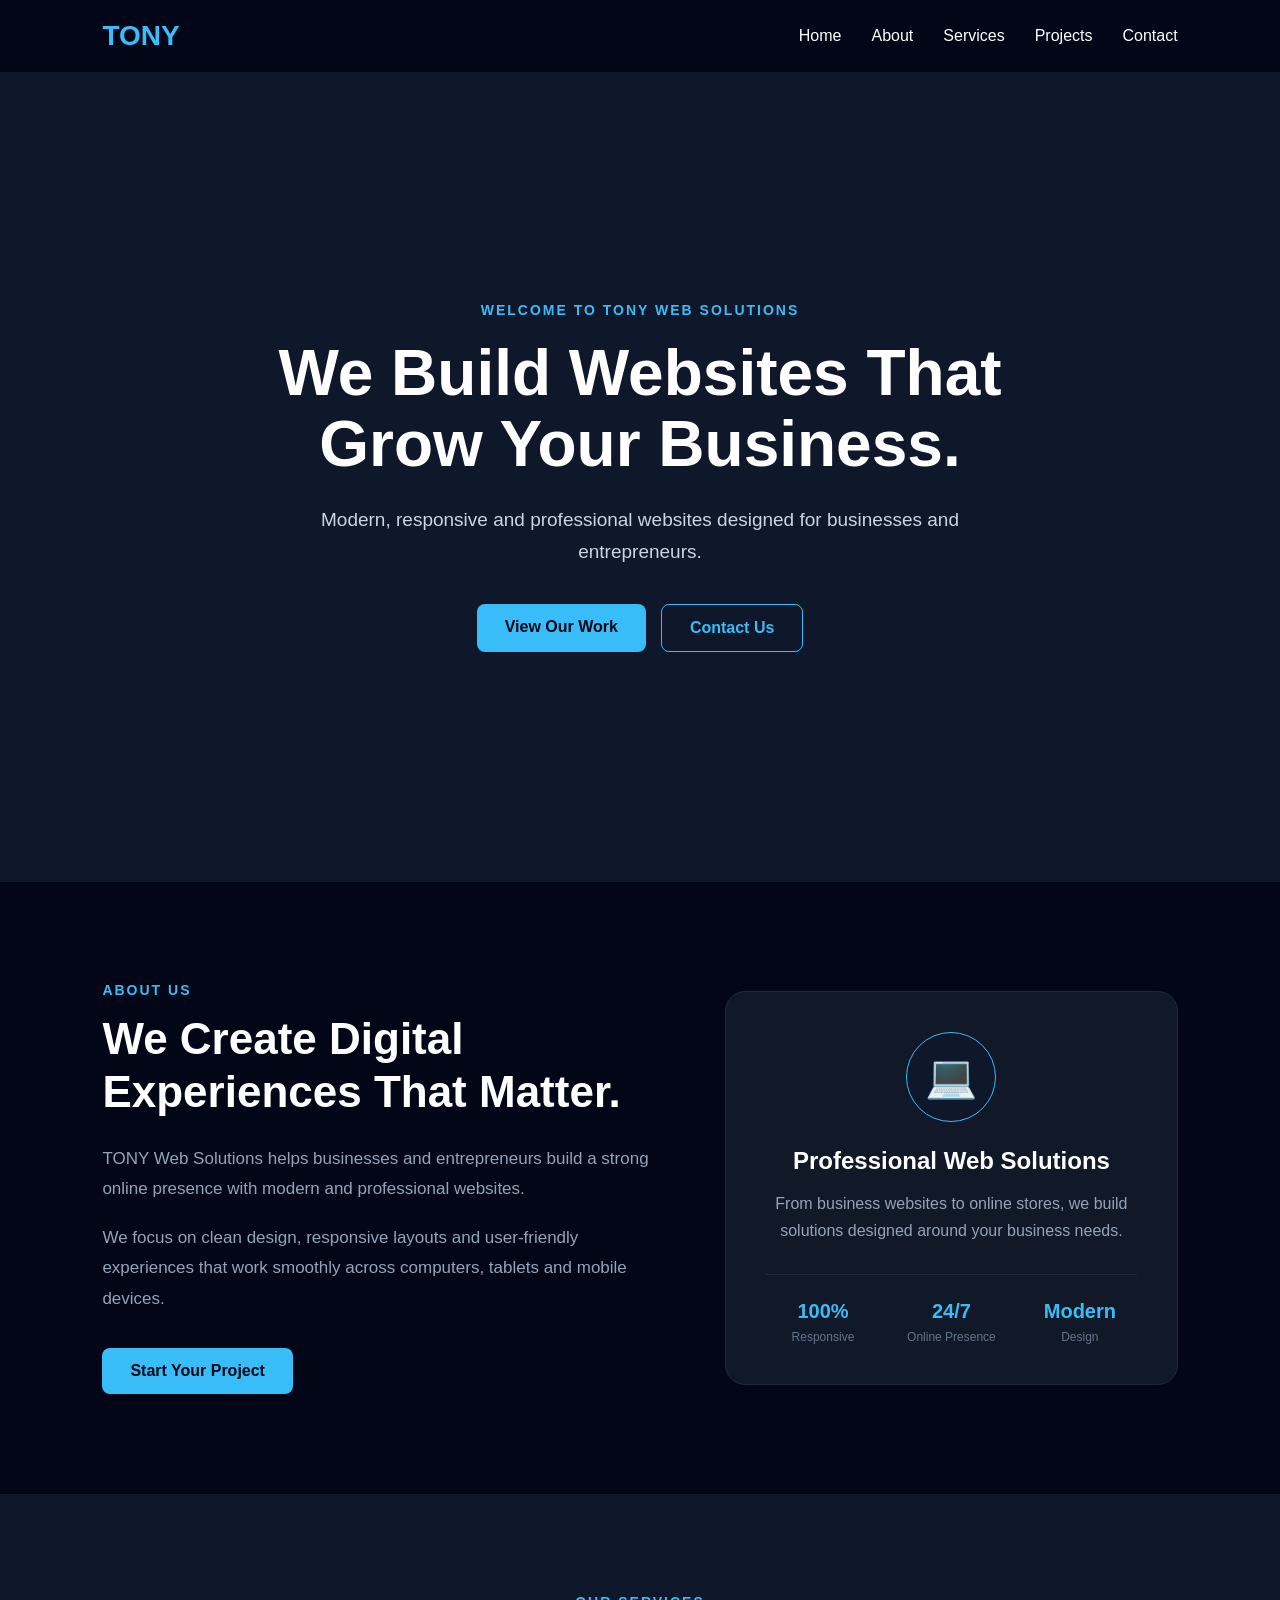
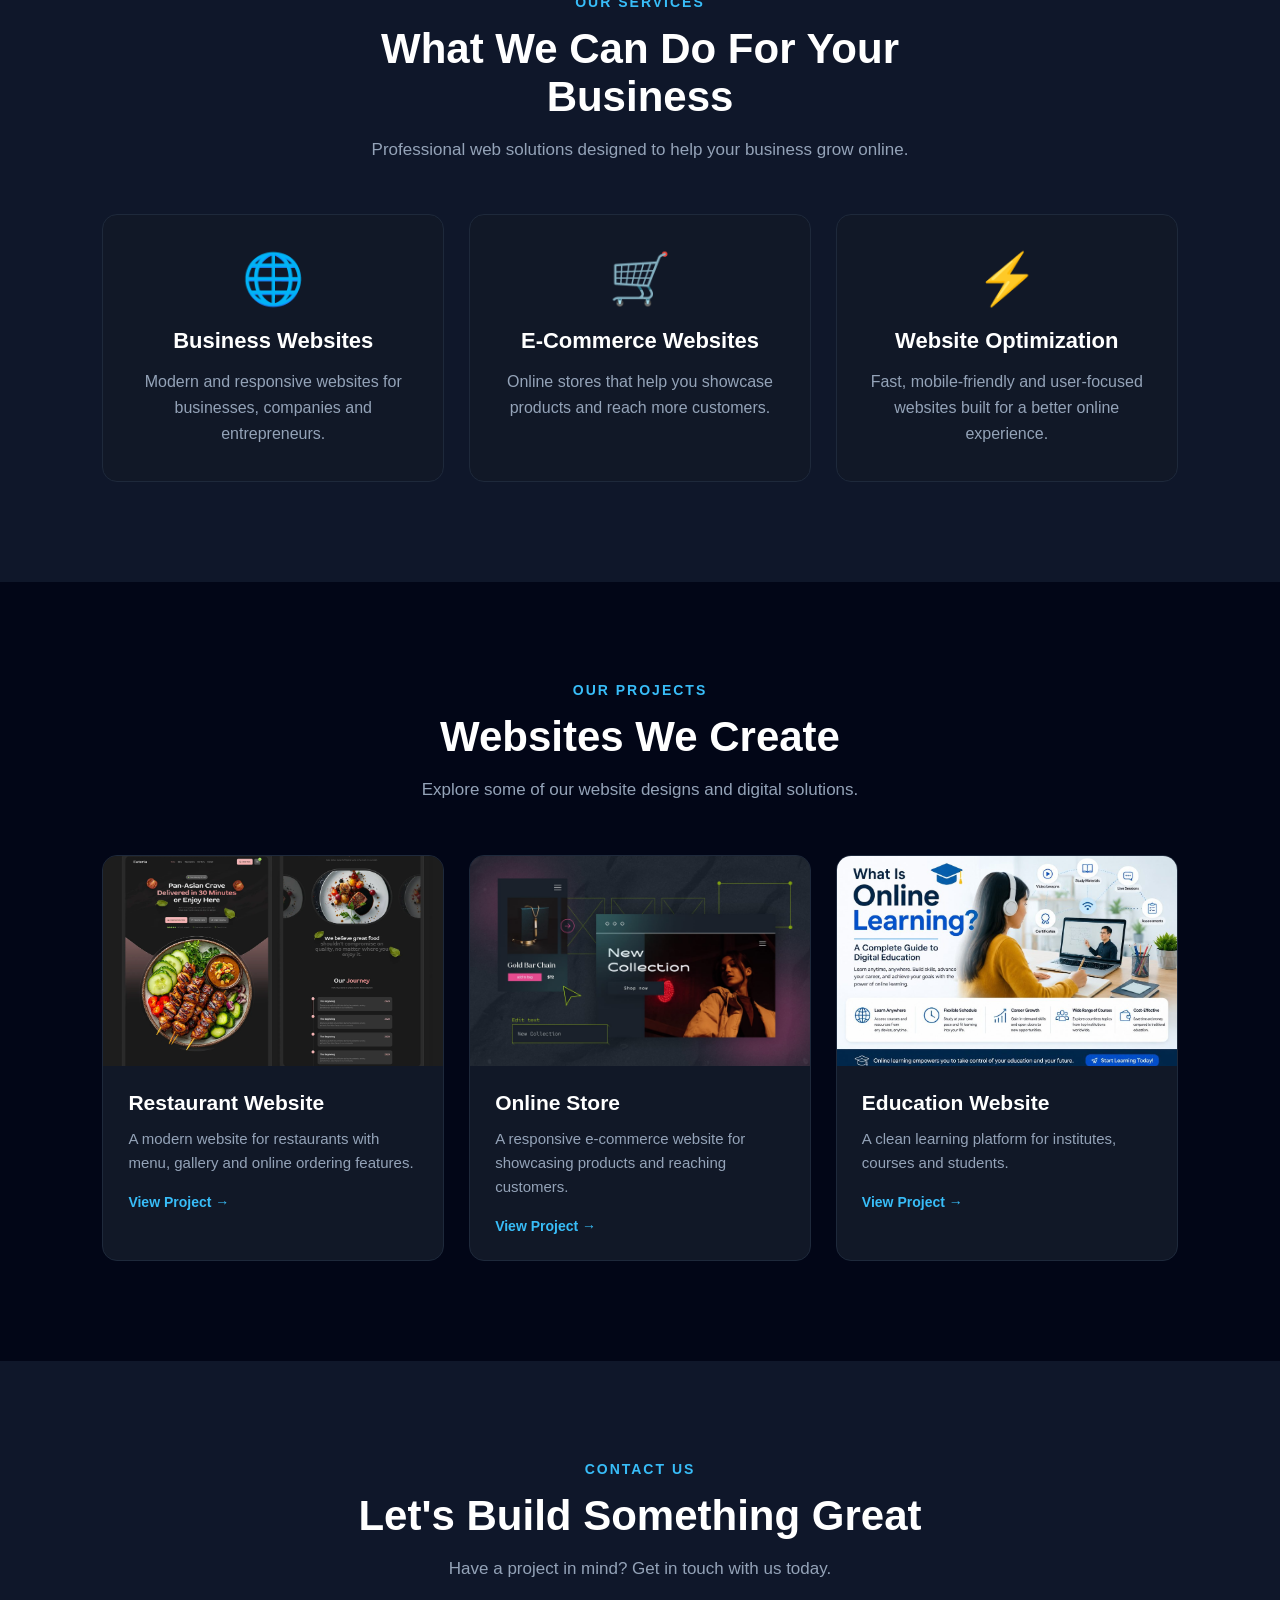
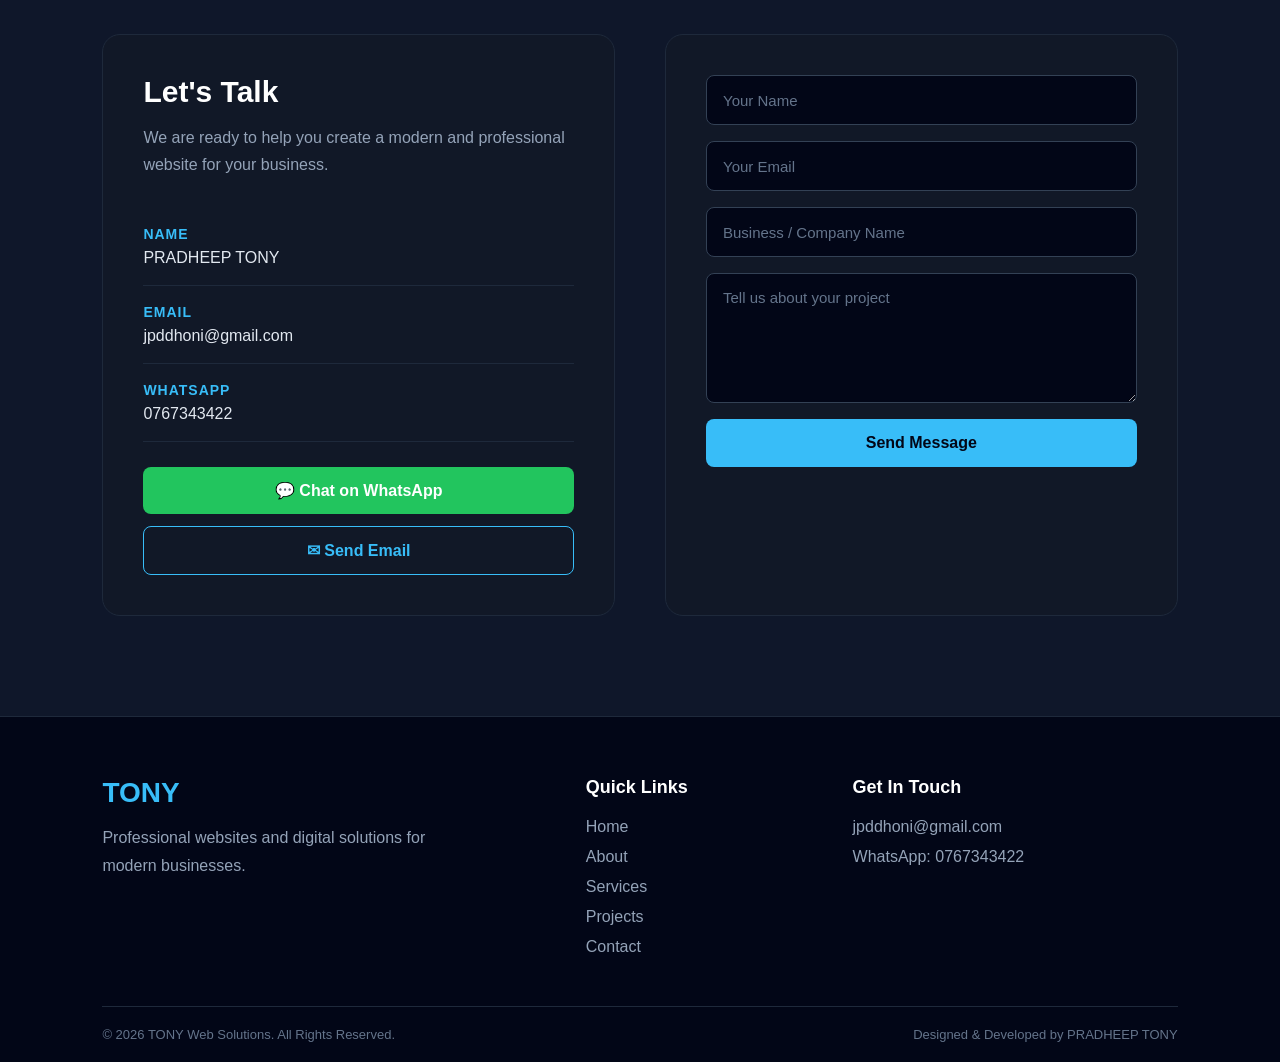
==== index.html @ 597b58e1 "Initial website" ====
<!DOCTYPE html>
<html lang="en">

<head>

    <meta charset="UTF-8">

    <meta
        name="viewport"
        content="width=device-width, initial-scale=1.0"
    >

    <!-- SEO -->
    <meta
        name="description"
        content="TONY Web Solutions creates modern, responsive and professional websites for businesses and entrepreneurs."
    >

    <meta
        name="keywords"
        content="web development, website design, business website, ecommerce website, TONY Web Solutions"
    >

    <meta
        name="author"
        content="PRADHEEP TONY"
    >

    <!-- Browser Title -->
    <title>TONY Web Solutions | Professional Website Development</title>

    <!-- Favicon -->
    <link
        rel="icon"
        type="image/png"
        href="images/favicon.png"
    >

    <!-- CSS -->
    <link
        rel="stylesheet"
        href="style.css"
    >

</head>


<body>


    <!-- ================================
         NAVBAR
    ================================= -->

    <nav>

        <div class="logo">
            TONY
        </div>

        <button
            class="menu-toggle"
            id="menuToggle"
        >
            ☰
        </button>

        <ul id="navMenu">

            <li>
                <a href="#home">
                    Home
                </a>
            </li>

            <li>
                <a href="#about">
                    About
                </a>
            </li>

            <li>
                <a href="#services">
                    Services
                </a>
            </li>

            <li>
                <a href="#projects">
                    Projects
                </a>
            </li>

            <li>
                <a href="#contact">
                    Contact
                </a>
            </li>

        </ul>

    </nav>


    <!-- ================================
         HOME
    ================================= -->

    <section
        id="home"
        class="hero"
    >

        <div class="hero-content">

            <p class="small-title">
                WELCOME TO TONY WEB SOLUTIONS
            </p>

            <h1>
                We Build Websites That Grow Your Business.
            </h1>

            <p class="hero-text">
                Modern, responsive and professional websites
                designed for businesses and entrepreneurs.
            </p>

            <div class="hero-buttons">

                <a
                    href="#projects"
                    class="btn primary-btn"
                >
                    View Our Work
                </a>

                <a
                    href="#contact"
                    class="btn secondary-btn"
                >
                    Contact Us
                </a>

            </div>

        </div>

    </section>


    <!-- ================================
         ABOUT
    ================================= -->

    <section
        id="about"
        class="about-section"
    >

        <div class="about-container">


            <div class="about-content">

                <p class="section-title">
                    ABOUT US
                </p>

                <h2>
                    We Create Digital Experiences That Matter.
                </h2>

                <p>
                    TONY Web Solutions helps businesses and
                    entrepreneurs build a strong online presence
                    with modern and professional websites.
                </p>

                <p>
                    We focus on clean design, responsive layouts
                    and user-friendly experiences that work smoothly
                    across computers, tablets and mobile devices.
                </p>

                <a
                    href="#contact"
                    class="btn primary-btn"
                >
                    Start Your Project
                </a>

            </div>


            <div class="about-card">

                <div class="about-icon">
                    💻
                </div>

                <h3>
                    Professional Web Solutions
                </h3>

                <p>
                    From business websites to online stores,
                    we build solutions designed around your
                    business needs.
                </p>

                <div class="about-stats">

                    <div>

                        <strong>
                            100%
                        </strong>

                        <span>
                            Responsive
                        </span>

                    </div>


                    <div>

                        <strong>
                            24/7
                        </strong>

                        <span>
                            Online Presence
                        </span>

                    </div>


                    <div>

                        <strong>
                            Modern
                        </strong>

                        <span>
                            Design
                        </span>

                    </div>

                </div>

            </div>

        </div>

    </section>


    <!-- ================================
         SERVICES
    ================================= -->

    <section
        id="services"
        class="services-section"
    >

        <div class="section-heading">

            <p class="section-title">
                OUR SERVICES
            </p>

            <h2>
                What We Can Do For Your Business
            </h2>

            <p>
                Professional web solutions designed to help
                your business grow online.
            </p>

        </div>


        <div class="services-container">


            <div class="service-card">

                <div class="service-icon">
                    🌐
                </div>

                <h3>
                    Business Websites
                </h3>

                <p>
                    Modern and responsive websites for businesses,
                    companies and entrepreneurs.
                </p>

            </div>


            <div class="service-card">

                <div class="service-icon">
                    🛒
                </div>

                <h3>
                    E-Commerce Websites
                </h3>

                <p>
                    Online stores that help you showcase products
                    and reach more customers.
                </p>

            </div>


            <div class="service-card">

                <div class="service-icon">
                    ⚡
                </div>

                <h3>
                    Website Optimization
                </h3>

                <p>
                    Fast, mobile-friendly and user-focused websites
                    built for a better online experience.
                </p>

            </div>

        </div>

    </section>


    <!-- ================================
         PROJECTS
    ================================= -->

    <section
        id="projects"
        class="projects-section"
    >

        <div class="section-heading">

            <p class="section-title">
                OUR PROJECTS
            </p>

            <h2>
                Websites We Create
            </h2>

            <p>
                Explore some of our website designs and
                digital solutions.
            </p>

        </div>


        <div class="projects-container">


            <!-- RESTAURANT -->

            <div class="project-card">

                <div class="project-image">

                    <img
                        src="images/restaurant.jpg"
                        alt="Restaurant Website Project"
                    >

                </div>

                <div class="project-info">

                    <h3>
                        Restaurant Website
                    </h3>

                    <p>
                        A modern website for restaurants with
                        menu, gallery and online ordering features.
                    </p>

                    <a
                        href="restaurant.html"
                        class="project-link"
                        target="_blank"
                    >
                        View Project →
                    </a>

                </div>

            </div>


            <!-- E-COMMERCE -->

            <div class="project-card">

                <div class="project-image">

                    <img
                        src="images/ecommerce.jpg"
                        alt="E-Commerce Website Project"
                    >

                </div>

                <div class="project-info">

                    <h3>
                        Online Store
                    </h3>

                    <p>
                        A responsive e-commerce website for
                        showcasing products and reaching customers.
                    </p>

                    <a
                        href="ecommerce.html"
                        class="project-link"
                        target="_blank"
                    >
                        View Project →
                    </a>

                </div>

            </div>


            <!-- EDUCATION -->

            <div class="project-card">

                <div class="project-image">

                    <img
                        src="images/education.jpg"
                        alt="Education Website Project"
                    >

                </div>

                <div class="project-info">

                    <h3>
                        Education Website
                    </h3>

                    <p>
                        A clean learning platform for institutes,
                        courses and students.
                    </p>

                    <a
                        href="education.html"
                        class="project-link"
                        target="_blank"
                    >
                        View Project →
                    </a>

                </div>

            </div>

        </div>

    </section>


    <!-- ================================
         CONTACT
    ================================= -->

    <section
        id="contact"
        class="contact-section"
    >

        <div class="section-heading">

            <p class="section-title">
                CONTACT US
            </p>

            <h2>
                Let's Build Something Great
            </h2>

            <p>
                Have a project in mind?
                Get in touch with us today.
            </p>

        </div>


        <div class="contact-container">


            <!-- CONTACT INFORMATION -->

            <div class="contact-info">

                <h3>
                    Let's Talk
                </h3>

                <p>
                    We are ready to help you create a modern
                    and professional website for your business.
                </p>


                <div class="contact-item">

                    <strong>
                        Name
                    </strong>

                    <span>
                        PRADHEEP TONY
                    </span>

                </div>


                <div class="contact-item">

                    <strong>
                        Email
                    </strong>

                    <a href="mailto:jpddhoni@gmail.com">
                        jpddhoni@gmail.com
                    </a>

                </div>


                <div class="contact-item">

                    <strong>
                        WhatsApp
                    </strong>

                    <a
                        href="https://wa.me/94767343422"
                        target="_blank"
                    >
                        0767343422
                    </a>

                </div>


                <div class="contact-buttons">

                    <a
                        href="https://wa.me/94767343422"
                        target="_blank"
                        class="whatsapp-btn"
                    >
                        💬 Chat on WhatsApp
                    </a>

                    <a
                        href="mailto:jpddhoni@gmail.com"
                        class="email-btn"
                    >
                        ✉ Send Email
                    </a>

                </div>

            </div>


            <!-- CONTACT FORM -->

            <form class="contact-form">

                <input
                    type="text"
                    placeholder="Your Name"
                    required
                >

                <input
                    type="email"
                    placeholder="Your Email"
                    required
                >

                <input
                    type="text"
                    placeholder="Business / Company Name"
                    required
                >

                <textarea
                    placeholder="Tell us about your project"
                    required
                ></textarea>

                <button type="submit">
                    Send Message
                </button>

            </form>

        </div>

    </section>


    <!-- ================================
         FOOTER
    ================================= -->

    <footer class="footer">

        <div class="footer-container">


            <div class="footer-brand">

                <h2>
                    TONY
                </h2>

                <p>
                    Professional websites and digital solutions
                    for modern businesses.
                </p>

            </div>


            <div class="footer-links">

                <h3>
                    Quick Links
                </h3>

                <a href="#home">
                    Home
                </a>

                <a href="#about">
                    About
                </a>

                <a href="#services">
                    Services
                </a>

                <a href="#projects">
                    Projects
                </a>

                <a href="#contact">
                    Contact
                </a>

            </div>


            <div class="footer-contact">

                <h3>
                    Get In Touch
                </h3>

                <a href="mailto:jpddhoni@gmail.com">
                    jpddhoni@gmail.com
                </a>

                <a
                    href="https://wa.me/94767343422"
                    target="_blank"
                >
                    WhatsApp: 0767343422
                </a>

            </div>

        </div>


        <div class="footer-bottom">

            <p>
                © 2026 TONY Web Solutions.
                All Rights Reserved.
            </p>

            <p>
                Designed & Developed by PRADHEEP TONY
            </p>

        </div>

    </footer>


    <!-- JAVASCRIPT -->

    <script src="script.js"></script>

</body>

</html>
---- style.css ----
/* ================================
   BASIC RESET
================================ */

* {
    margin: 0;
    padding: 0;
    box-sizing: border-box;
}

html {
    scroll-behavior: smooth;
}

body {
    font-family: Arial, sans-serif;
    background: #0f172a;
    color: white;
    overflow-x: hidden;
}


/* ================================
   NAVBAR
================================ */

nav {
    width: 100%;
    padding: 20px 8%;

    display: flex;
    justify-content: space-between;
    align-items: center;

    background: #020617;

    position: sticky;
    top: 0;
    z-index: 1000;
}

.logo {
    font-size: 28px;
    font-weight: bold;
    color: #38bdf8;
}

nav ul {
    display: flex;
    list-style: none;
    gap: 30px;
}

nav ul li a {
    color: white;
    text-decoration: none;
    font-size: 16px;
    transition: 0.3s;
}

nav ul li a:hover {
    color: #38bdf8;
}


/* ================================
   MOBILE MENU BUTTON
================================ */

.menu-toggle {
    display: none;

    background: transparent;
    border: none;

    color: white;

    font-size: 30px;

    cursor: pointer;

    padding: 5px;
}

.menu-toggle:hover {
    color: #38bdf8;
}


/* ================================
   HERO
================================ */

.hero {
    min-height: 90vh;

    display: flex;
    justify-content: center;
    align-items: center;

    padding: 80px 8%;

    text-align: center;
}

.hero-content {
    width: 100%;
    max-width: 900px;
}

.small-title {
    color: #38bdf8;

    font-size: 14px;
    font-weight: bold;

    letter-spacing: 2px;

    margin-bottom: 20px;
}

.hero h1 {
    font-size: 64px;
    line-height: 1.1;

    margin-bottom: 25px;
}

.hero-text {
    max-width: 650px;

    margin: 0 auto 35px;

    color: #cbd5e1;

    font-size: 19px;
    line-height: 1.7;
}


/* ================================
   HERO BUTTONS
================================ */

.hero-buttons {
    display: flex;
    justify-content: center;
    gap: 15px;
}

.btn {
    display: inline-block;

    padding: 14px 28px;

    border-radius: 8px;

    text-decoration: none;
    font-weight: bold;

    transition: 0.3s;
}

.primary-btn {
    background: #38bdf8;
    color: #020617;
}

.primary-btn:hover {
    transform: translateY(-3px);
}

.secondary-btn {
    border: 1px solid #38bdf8;
    color: #38bdf8;
}

.secondary-btn:hover {
    background: #38bdf8;
    color: #020617;
}


/* ================================
   SECTION HEADINGS
================================ */

.section-title {
    color: #38bdf8;

    font-size: 14px;
    font-weight: bold;

    letter-spacing: 2px;

    margin-bottom: 15px;
}

.section-heading {
    width: 100%;
    max-width: 700px;

    margin: 0 auto 50px;

    text-align: center;
}

.section-heading h2 {
    font-size: 42px;

    margin-bottom: 15px;
}

.section-heading > p:last-child {
    color: #94a3b8;

    font-size: 17px;
    line-height: 1.7;
}


/* ================================
   ABOUT
================================ */

.about-section {
    width: 100%;

    padding: 100px 8%;

    background: #020617;
}

.about-container {
    width: 100%;
    max-width: 1100px;

    margin: 0 auto;

    display: grid;

    grid-template-columns: 1.1fr 0.9fr;

    gap: 70px;

    align-items: center;
}

.about-content h2 {
    font-size: 44px;

    line-height: 1.2;

    margin-bottom: 25px;
}

.about-content > p:not(.section-title) {
    color: #94a3b8;

    font-size: 17px;

    line-height: 1.8;

    margin-bottom: 18px;
}

.about-content .btn {
    margin-top: 15px;
}

.about-card {
    background: #111827;

    border: 1px solid #1e293b;

    border-radius: 20px;

    padding: 40px;

    text-align: center;

    transition: 0.3s;
}

.about-card:hover {
    transform: translateY(-8px);

    border-color: #38bdf8;
}

.about-icon {
    width: 90px;
    height: 90px;

    margin: 0 auto 25px;

    display: flex;
    justify-content: center;
    align-items: center;

    background: #0f172a;

    border: 1px solid #38bdf8;

    border-radius: 50%;

    font-size: 42px;
}

.about-card h3 {
    font-size: 24px;

    margin-bottom: 15px;
}

.about-card > p {
    color: #94a3b8;

    line-height: 1.7;

    margin-bottom: 30px;
}

.about-stats {
    display: grid;

    grid-template-columns: repeat(3, 1fr);

    gap: 15px;

    padding-top: 25px;

    border-top: 1px solid #1e293b;
}

.about-stats div {
    display: flex;

    flex-direction: column;

    gap: 7px;
}

.about-stats strong {
    color: #38bdf8;

    font-size: 20px;
}

.about-stats span {
    color: #64748b;

    font-size: 12px;
}


/* ================================
   SERVICES
================================ */

.services-section {
    width: 100%;

    padding: 100px 8%;

    text-align: center;
}

.services-container {
    width: 100%;
    max-width: 1100px;

    margin: 0 auto;

    display: grid;

    grid-template-columns: repeat(3, 1fr);

    gap: 25px;
}

.service-card {
    background: #111827;

    padding: 35px 25px;

    border: 1px solid #1e293b;

    border-radius: 15px;

    text-align: center;

    transition: 0.3s;
}

.service-card:hover {
    transform: translateY(-8px);

    border-color: #38bdf8;
}

.service-icon {
    font-size: 50px;

    margin-bottom: 20px;
}

.service-card h3 {
    font-size: 22px;

    margin-bottom: 15px;
}

.service-card p {
    color: #94a3b8;

    line-height: 1.6;
}


/* ================================
   PROJECTS
================================ */

.projects-section {
    width: 100%;

    padding: 100px 8%;

    background: #020617;

    text-align: center;
}

.projects-container {
    width: 100%;
    max-width: 1100px;

    margin: 0 auto;

    display: grid;

    grid-template-columns: repeat(3, 1fr);

    gap: 25px;
}

.project-card {
    background: #111827;

    border: 1px solid #1e293b;

    border-radius: 15px;

    overflow: hidden;

    text-align: left;

    transition: 0.3s;
}

.project-card:hover {
    transform: translateY(-8px);

    border-color: #38bdf8;
}


/* ================================
   PROJECT IMAGES
================================ */

.project-image {
    width: 100%;

    height: 210px;

    overflow: hidden;

    background: #1e293b;
}

.project-image img {
    width: 100%;

    height: 100%;

    display: block;

    object-fit: cover;

    object-position: center;

    transition: 0.5s;
}

.project-card:hover .project-image img {
    transform: scale(1.06);
}

.project-info {
    padding: 25px;
}

.project-info h3 {
    font-size: 21px;

    margin-bottom: 12px;
}

.project-info p {
    color: #94a3b8;

    font-size: 15px;

    line-height: 1.6;

    margin-bottom: 18px;
}

.project-link {
    color: #38bdf8;

    text-decoration: none;

    font-weight: bold;

    font-size: 14px;
}

.project-link:hover {
    text-decoration: underline;
}


/* ================================
   CONTACT SECTION
================================ */

.contact-section {
    width: 100%;

    padding: 100px 8%;

    background: #0f172a;
}

.contact-container {
    width: 100%;
    max-width: 1100px;

    margin: 0 auto;

    display: grid;

    grid-template-columns: 1fr 1fr;

    gap: 50px;

    align-items: stretch;
}

.contact-info {
    background: #111827;

    border: 1px solid #1e293b;

    border-radius: 18px;

    padding: 40px;
}

.contact-info h3 {
    font-size: 30px;

    margin-bottom: 15px;
}

.contact-info > p {
    color: #94a3b8;

    line-height: 1.7;

    margin-bottom: 30px;
}

.contact-item {
    display: flex;

    flex-direction: column;

    gap: 7px;

    padding: 18px 0;

    border-bottom: 1px solid #1e293b;
}

.contact-item strong {
    color: #38bdf8;

    font-size: 14px;

    text-transform: uppercase;

    letter-spacing: 1px;
}

.contact-item span,
.contact-item a {
    color: #e2e8f0;

    font-size: 16px;

    word-break: break-word;

    text-decoration: none;

    transition: 0.3s;
}

.contact-item a:hover {
    color: #38bdf8;
}


/* ================================
   CONTACT BUTTONS
================================ */

.contact-buttons {
    display: flex;

    flex-direction: column;

    gap: 12px;

    margin-top: 25px;
}

.whatsapp-btn,
.email-btn {
    display: block;

    width: 100%;

    padding: 14px;

    border-radius: 8px;

    text-align: center;

    text-decoration: none;

    font-weight: bold;

    transition: 0.3s;
}

.whatsapp-btn {
    background: #22c55e;

    color: white;
}

.whatsapp-btn:hover {
    transform: translateY(-3px);

    background: #16a34a;
}

.email-btn {
    background: transparent;

    color: #38bdf8;

    border: 1px solid #38bdf8;
}

.email-btn:hover {
    transform: translateY(-3px);

    background: #38bdf8;

    color: #020617;
}


/* ================================
   CONTACT FORM
================================ */

.contact-form {
    background: #111827;

    border: 1px solid #1e293b;

    border-radius: 18px;

    padding: 40px;

    display: flex;

    flex-direction: column;

    gap: 16px;
}

.contact-form input,
.contact-form textarea {
    width: 100%;

    padding: 15px 16px;

    background: #020617;

    color: white;

    border: 1px solid #334155;

    border-radius: 8px;

    outline: none;

    font-family: Arial, sans-serif;

    font-size: 15px;

    transition: 0.3s;
}

.contact-form input {
    height: 50px;
}

.contact-form textarea {
    min-height: 130px;

    resize: vertical;
}

.contact-form input:focus,
.contact-form textarea:focus {
    border-color: #38bdf8;
}

.contact-form input::placeholder,
.contact-form textarea::placeholder {
    color: #64748b;
}

.contact-form button {
    width: 100%;

    padding: 15px;

    background: #38bdf8;

    color: #020617;

    border: none;

    border-radius: 8px;

    font-size: 16px;

    font-weight: bold;

    cursor: pointer;

    transition: 0.3s;
}

.contact-form button:hover {
    transform: translateY(-3px);

    background: #7dd3fc;
}


/* ================================
   FOOTER
================================ */

.footer {
    width: 100%;

    background: #020617;

    border-top: 1px solid #1e293b;

    padding: 60px 8% 20px;
}

.footer-container {
    width: 100%;
    max-width: 1100px;

    margin: 0 auto;

    display: grid;

    grid-template-columns: 2fr 1fr 1.5fr;

    gap: 50px;
}

.footer-brand h2 {
    color: #38bdf8;

    font-size: 28px;

    margin-bottom: 15px;
}

.footer-brand p {
    max-width: 350px;

    color: #94a3b8;

    line-height: 1.7;
}

.footer-links,
.footer-contact {
    display: flex;

    flex-direction: column;

    gap: 12px;
}

.footer-links h3,
.footer-contact h3 {
    font-size: 18px;

    margin-bottom: 8px;
}

.footer-links a,
.footer-contact a {
    color: #94a3b8;

    text-decoration: none;

    transition: 0.3s;
}

.footer-links a:hover,
.footer-contact a:hover {
    color: #38bdf8;

    transform: translateX(3px);
}

.footer-bottom {
    width: 100%;
    max-width: 1100px;

    margin: 50px auto 0;

    padding-top: 20px;

    border-top: 1px solid #1e293b;

    display: flex;

    justify-content: space-between;

    gap: 20px;
}

.footer-bottom p {
    color: #64748b;

    font-size: 13px;
}


/* ================================
   MOBILE RESPONSIVE
================================ */

@media (max-width: 768px) {

    nav {
        padding: 18px 5%;
    }

    /* MOBILE MENU BUTTON */

    .menu-toggle {
        display: block;
    }

    /* MOBILE NAV MENU */

    nav ul {
        display: none;

        position: absolute;

        top: 100%;
        left: 0;

        width: 100%;

        flex-direction: column;

        gap: 0;

        background: #020617;

        border-top: 1px solid #1e293b;

        padding: 10px 0;
    }

    nav ul.active {
        display: flex;
    }

    nav ul li {
        width: 100%;

        text-align: center;
    }

    nav ul li a {
        display: block;

        width: 100%;

        padding: 15px;

        font-size: 15px;
    }

    nav ul li a:hover {
        background: #111827;
    }


    /* HERO */

    .hero {
        min-height: 85vh;

        padding: 60px 5%;
    }

    .hero h1 {
        font-size: 42px;
    }

    .hero-text {
        font-size: 17px;
    }

    .hero-buttons {
        flex-direction: column;

        align-items: center;
    }

    .btn {
        width: 200px;
    }


    /* ABOUT */

    .about-section {
        padding: 70px 5%;
    }

    .about-container {
        grid-template-columns: 1fr;

        gap: 40px;
    }

    .about-content h2 {
        font-size: 34px;
    }

    .about-card {
        padding: 30px 20px;
    }


    /* SERVICES */

    .services-section {
        padding: 70px 5%;
    }

    .services-container {
        grid-template-columns: 1fr;
    }

    .section-heading h2 {
        font-size: 34px;
    }


    /* PROJECTS */

    .projects-section {
        padding: 70px 5%;
    }

    .projects-container {
        grid-template-columns: 1fr;
    }

    .project-image {
        height: 220px;
    }


    /* CONTACT */

    .contact-section {
        padding: 70px 5%;
    }

    .contact-container {
        grid-template-columns: 1fr;

        gap: 25px;
    }

    .contact-info,
    .contact-form {
        padding: 25px;
    }


    /* FOOTER */

    .footer {
        padding: 50px 5% 20px;
    }

    .footer-container {
        grid-template-columns: 1fr;

        gap: 35px;
    }

    .footer-bottom {
        flex-direction: column;

        text-align: center;

        margin-top: 35px;
    }

}
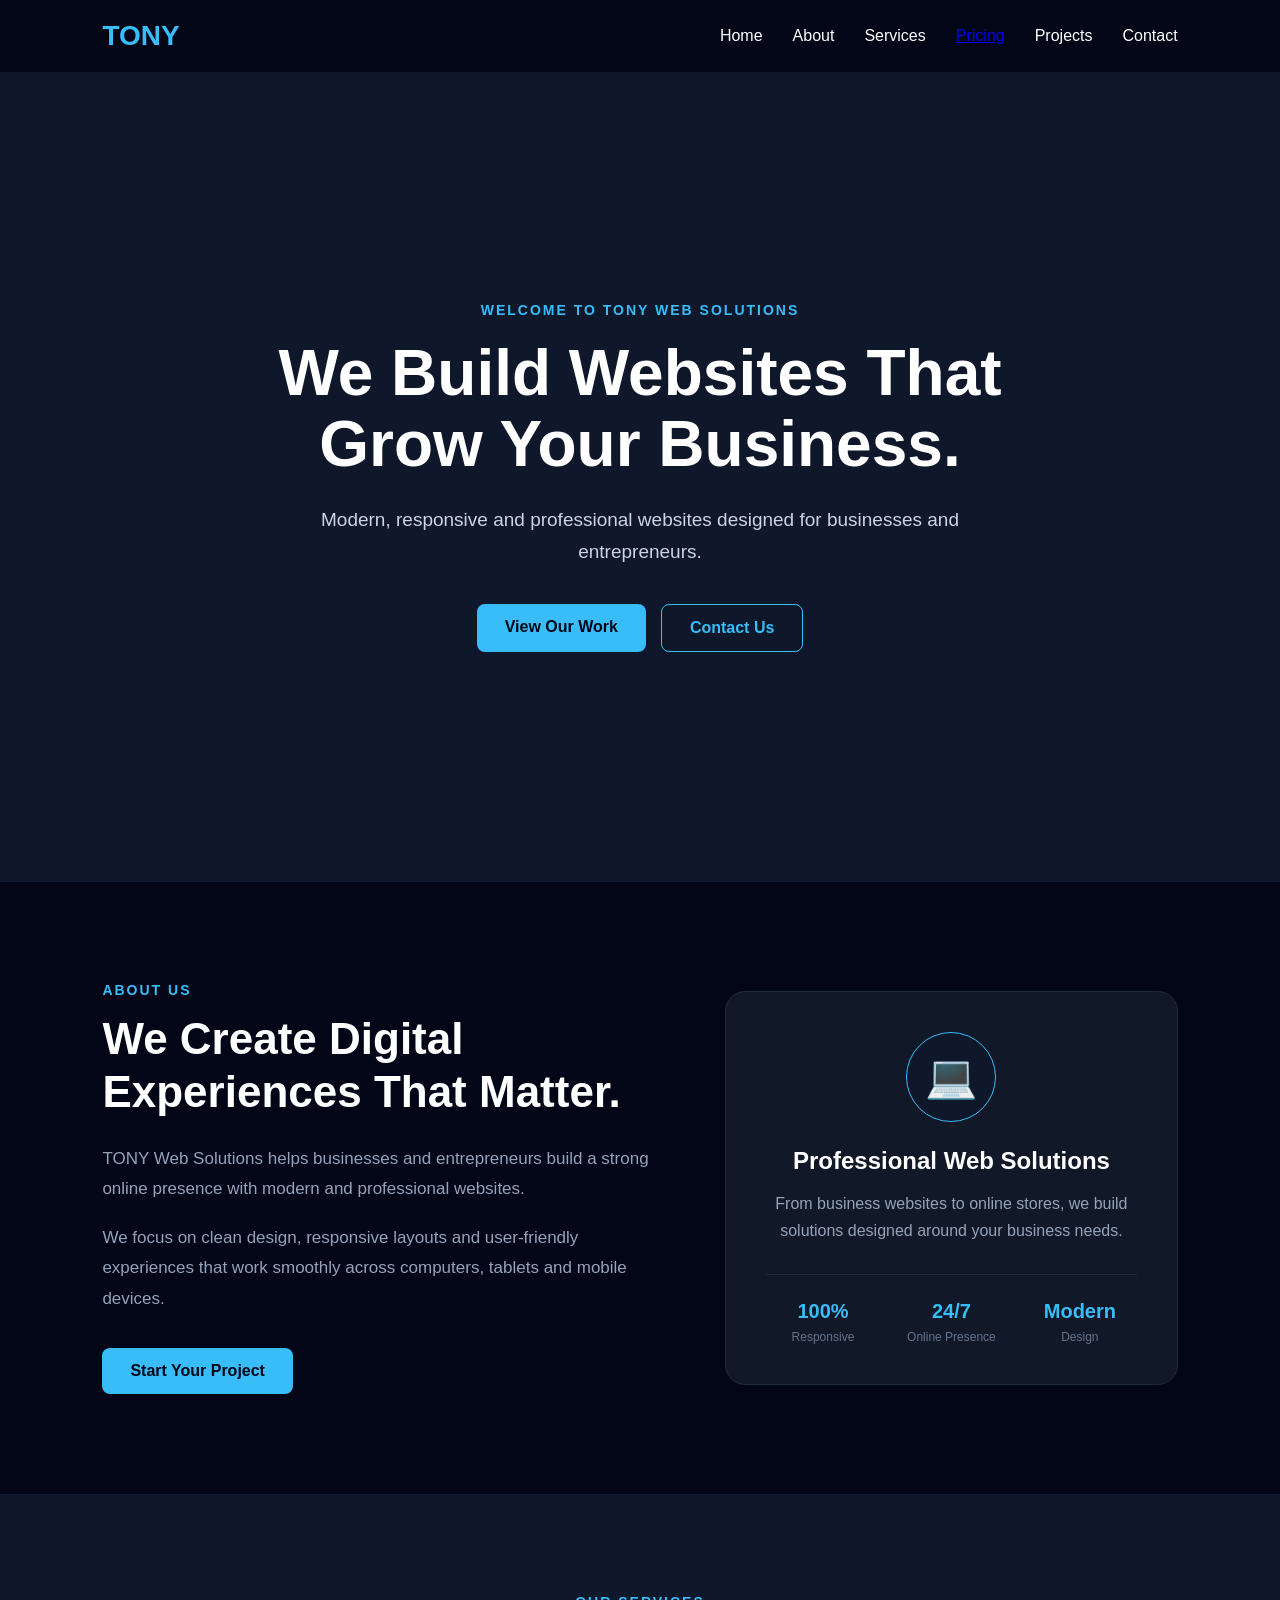
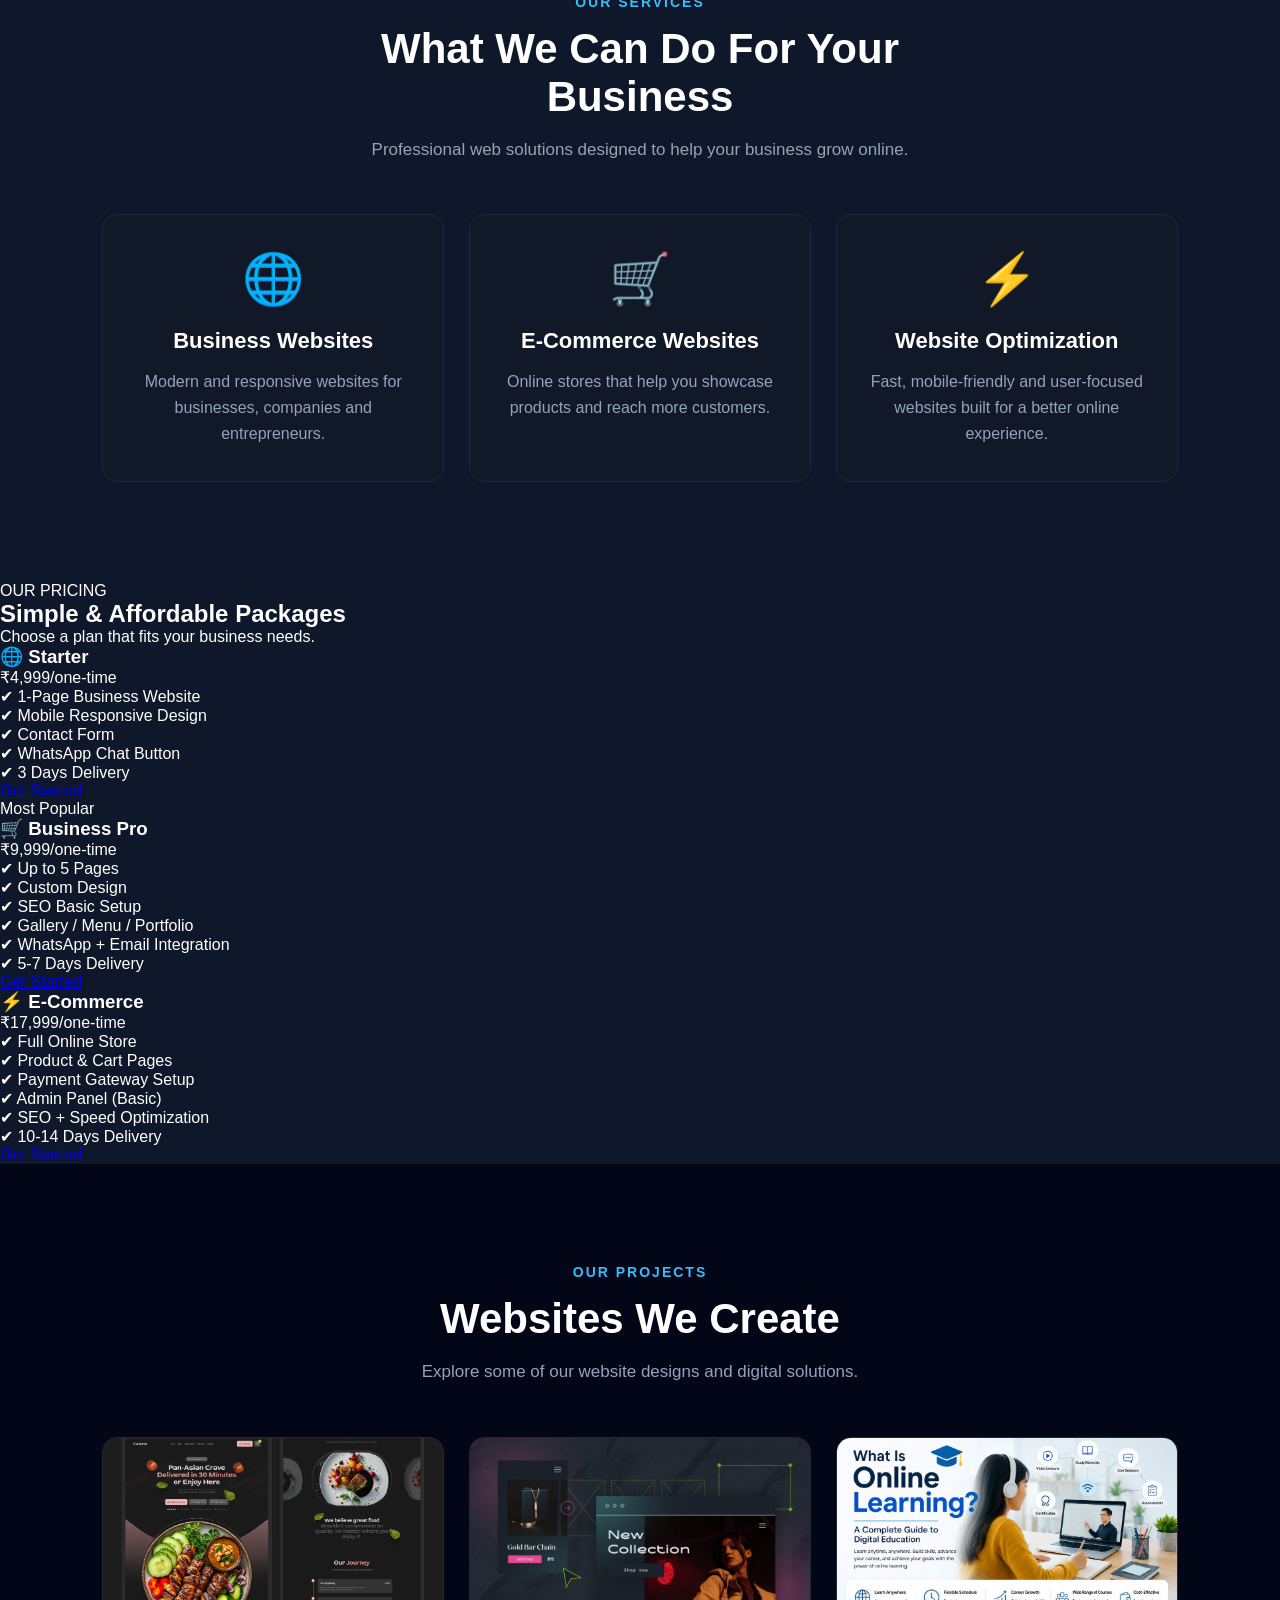
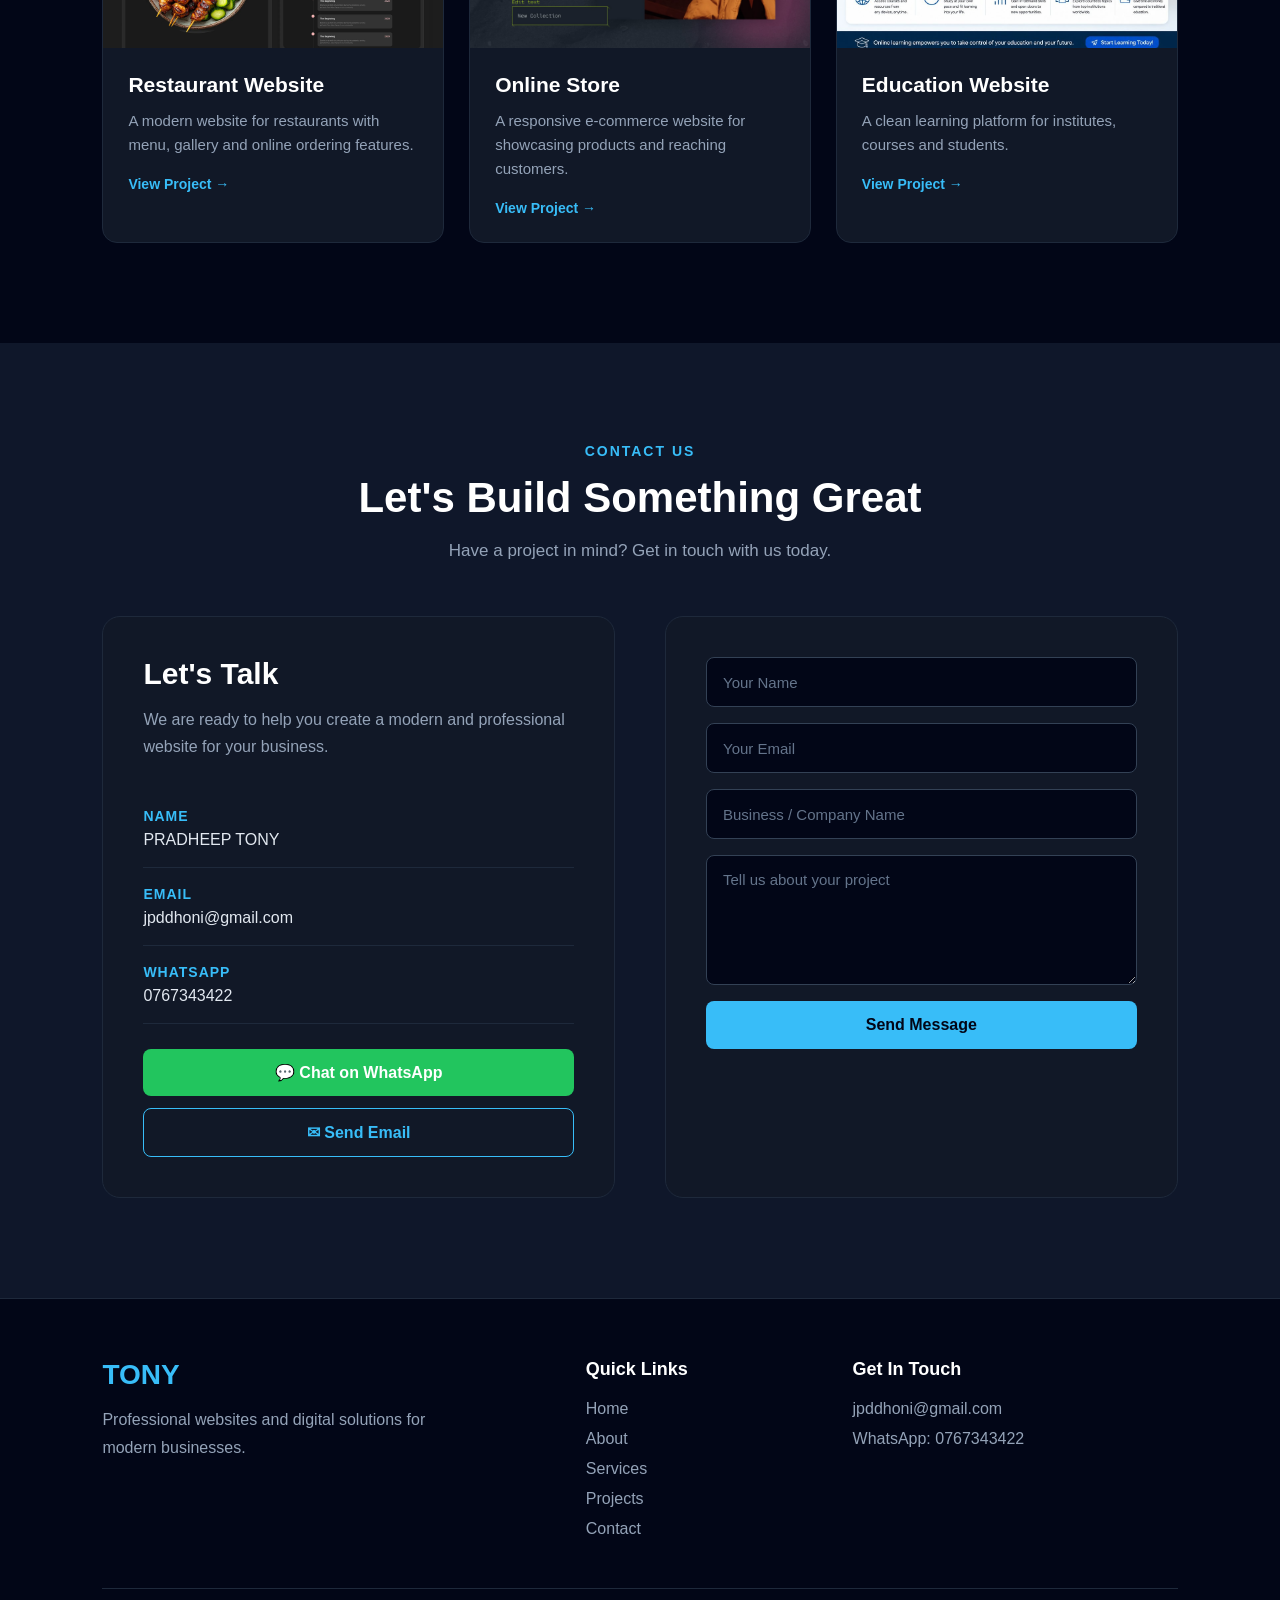
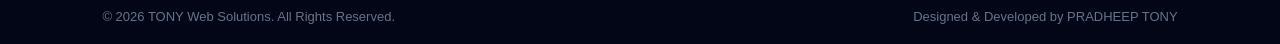
==== commit df0a233c: "Add pricing section with plans and details Added a new pricing section with three plans: Starter, Bu" ====
--- a/index.html
+++ b/index.html
@@ -84,7 +84,7 @@
                     Services
                 </a>
             </li>
-
+                <a href="#pricing">Pricing</a>
             <li>
                 <a href="#projects">
                     Projects
@@ -346,6 +346,63 @@
     </section>
 
 
+    <!-- PRICING SECTION -->
+<section id="pricing" class="pricing-section">
+  <p class="section-tag">OUR PRICING</p>
+  <h2>Simple & Affordable Packages</h2>
+  <p class="section-sub">Choose a plan that fits your business needs.</p>
+
+  <div class="pricing-grid">
+
+    <!-- Basic Plan -->
+    <div class="pricing-card">
+      <h3>🌐 Starter</h3>
+      <p class="price">₹4,999<span>/one-time</span></p>
+      <ul>
+        <li>✔ 1-Page Business Website</li>
+        <li>✔ Mobile Responsive Design</li>
+        <li>✔ Contact Form</li>
+        <li>✔ WhatsApp Chat Button</li>
+        <li>✔ 3 Days Delivery</li>
+      </ul>
+      <a href="#contact" class="btn-outline">Get Started</a>
+    </div>
+
+    <!-- Popular Plan -->
+    <div class="pricing-card popular">
+      <p class="badge">Most Popular</p>
+      <h3>🛒 Business Pro</h3>
+      <p class="price">₹9,999<span>/one-time</span></p>
+      <ul>
+        <li>✔ Up to 5 Pages</li>
+        <li>✔ Custom Design</li>
+        <li>✔ SEO Basic Setup</li>
+        <li>✔ Gallery / Menu / Portfolio</li>
+        <li>✔ WhatsApp + Email Integration</li>
+        <li>✔ 5-7 Days Delivery</li>
+      </ul>
+      <a href="#contact" class="btn-fill">Get Started</a>
+    </div>
+
+    <!-- Premium Plan -->
+    <div class="pricing-card">
+      <h3>⚡ E-Commerce</h3>
+      <p class="price">₹17,999<span>/one-time</span></p>
+      <ul>
+        <li>✔ Full Online Store</li>
+        <li>✔ Product & Cart Pages</li>
+        <li>✔ Payment Gateway Setup</li>
+        <li>✔ Admin Panel (Basic)</li>
+        <li>✔ SEO + Speed Optimization</li>
+        <li>✔ 10-14 Days Delivery</li>
+      </ul>
+      <a href="#contact" class="btn-outline">Get Started</a>
+    </div>
+
+  </div>
+</section>
+
+
     <!-- ================================
          PROJECTS
     ================================= -->
@@ -733,4 +790,4 @@
 
 </body>
 
-</html>+</html>
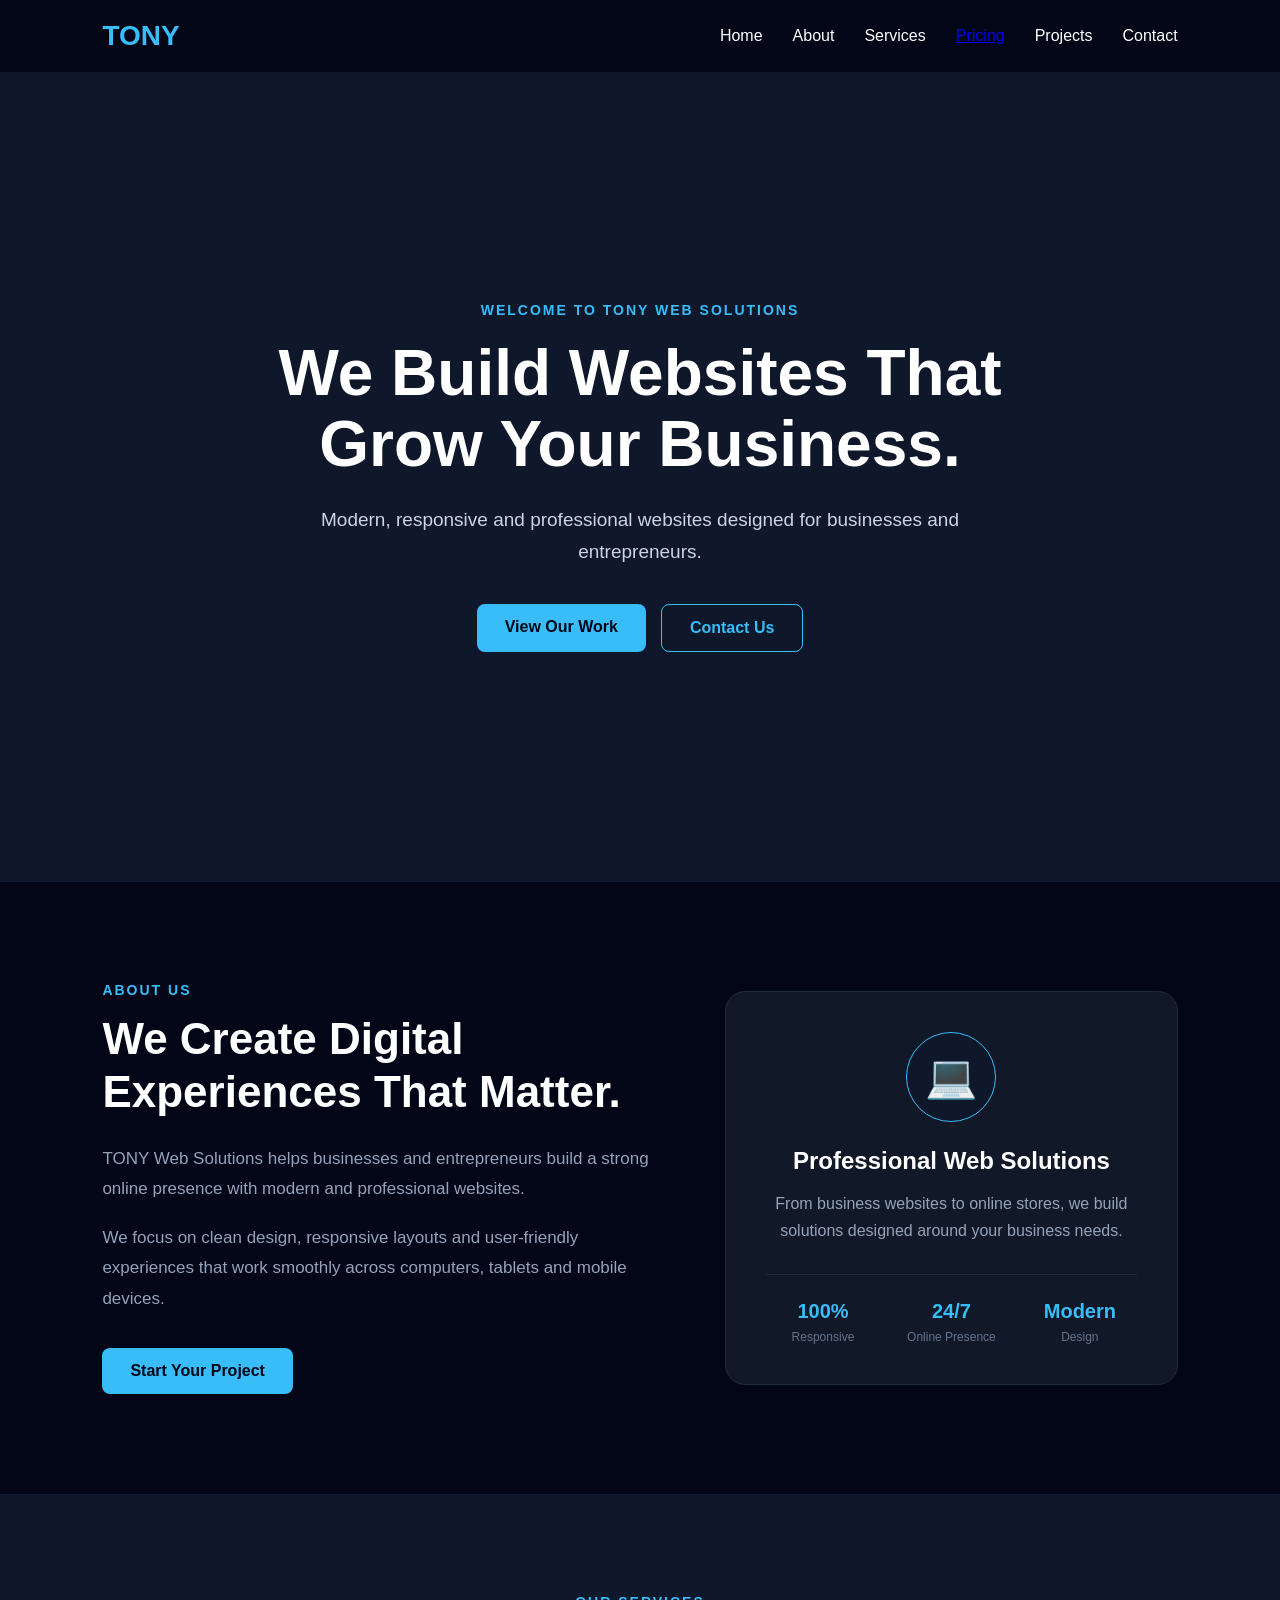
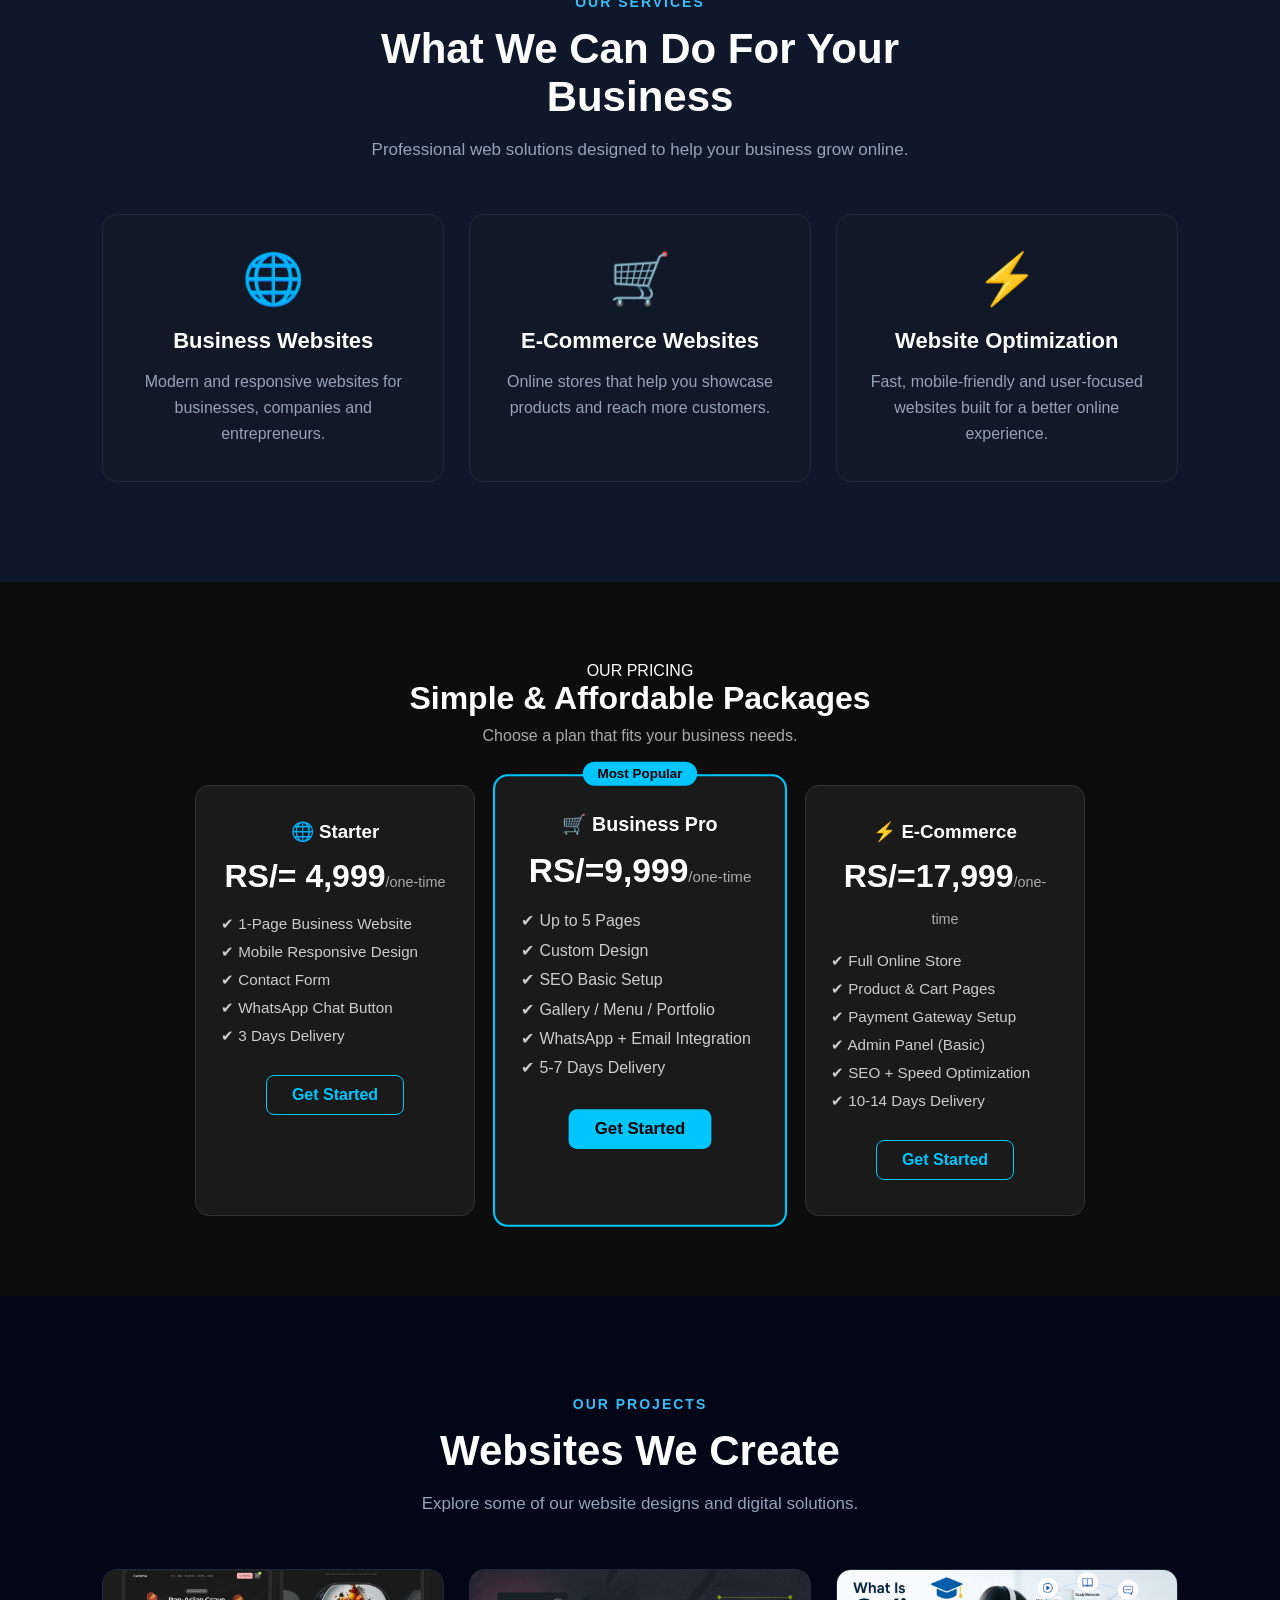
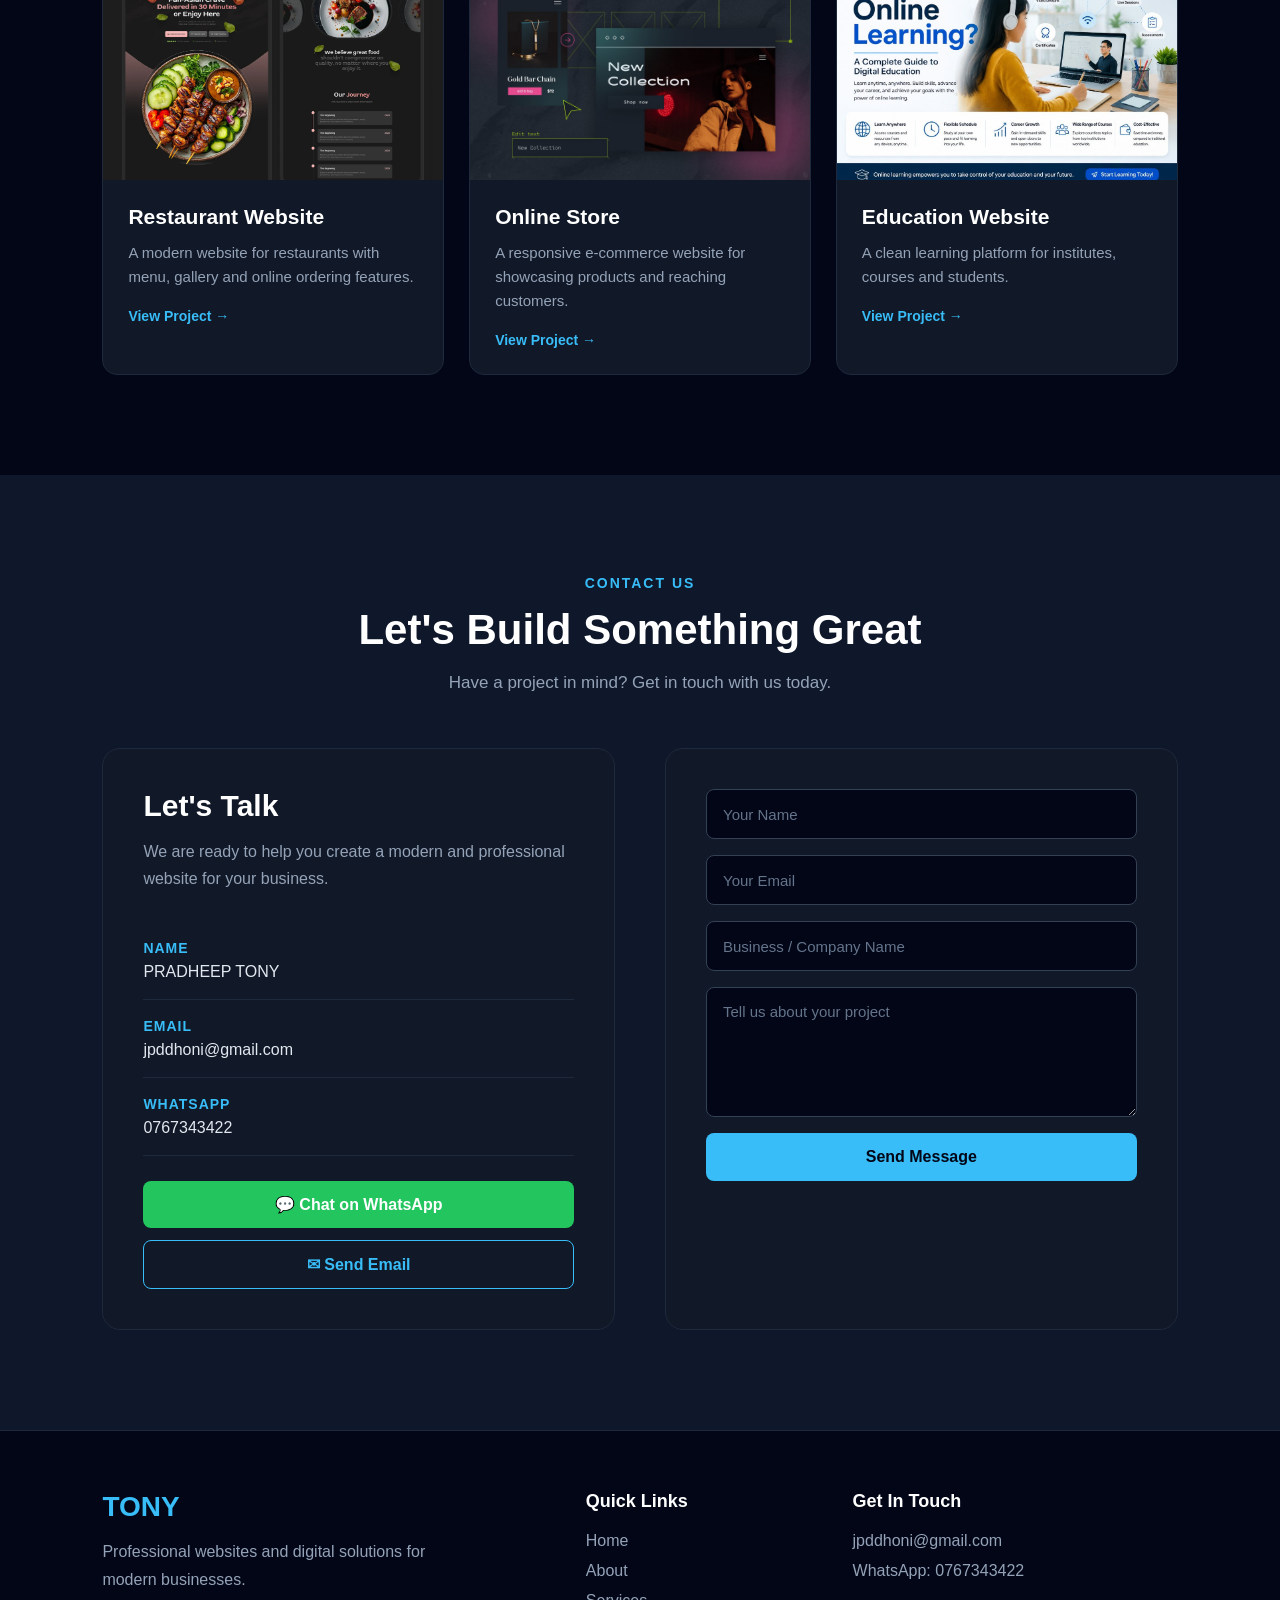
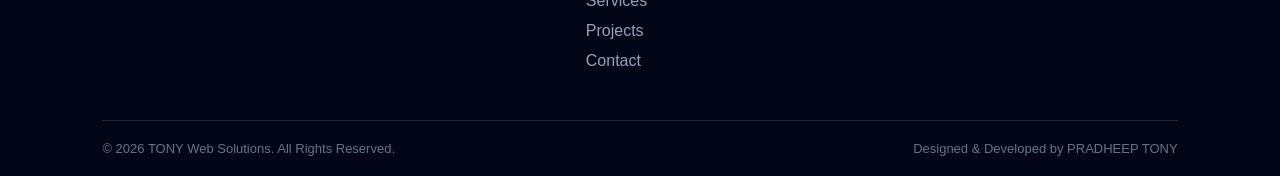
==== commit ec2a85c9: "Update pricing format in index.html" ====
--- a/index.html
+++ b/index.html
@@ -357,7 +357,7 @@
     <!-- Basic Plan -->
     <div class="pricing-card">
       <h3>🌐 Starter</h3>
-      <p class="price">₹4,999<span>/one-time</span></p>
+      <p class="price">RS/= 4,999<span>/one-time</span></p>
       <ul>
         <li>✔ 1-Page Business Website</li>
         <li>✔ Mobile Responsive Design</li>
@@ -372,7 +372,7 @@
     <div class="pricing-card popular">
       <p class="badge">Most Popular</p>
       <h3>🛒 Business Pro</h3>
-      <p class="price">₹9,999<span>/one-time</span></p>
+      <p class="price">RS/=9,999<span>/one-time</span></p>
       <ul>
         <li>✔ Up to 5 Pages</li>
         <li>✔ Custom Design</li>
@@ -387,7 +387,7 @@
     <!-- Premium Plan -->
     <div class="pricing-card">
       <h3>⚡ E-Commerce</h3>
-      <p class="price">₹17,999<span>/one-time</span></p>
+      <p class="price">RS/=17,999<span>/one-time</span></p>
       <ul>
         <li>✔ Full Online Store</li>
         <li>✔ Product & Cart Pages</li>
--- a/style.css
+++ b/style.css
@@ -1057,4 +1057,104 @@
         margin-top: 35px;
     }
 
-}+}    
+
+.pricing-section {
+  padding: 80px 20px;
+  text-align: center;
+  background: #0d0d0d;
+  color: #fff;
+}
+
+.pricing-section h2 {
+  font-size: 2rem;
+  margin-bottom: 10px;
+}
+
+.section-sub {
+  color: #aaa;
+  margin-bottom: 40px;
+}
+
+.pricing-grid {
+  display: flex;
+  flex-wrap: wrap;
+  gap: 25px;
+  justify-content: center;
+}
+
+.pricing-card {
+  background: #1a1a1a;
+  border: 1px solid #333;
+  border-radius: 14px;
+  padding: 35px 25px;
+  width: 280px;
+  position: relative;
+  transition: transform 0.3s ease;
+}
+
+.pricing-card:hover {
+  transform: translateY(-8px);
+}
+
+.pricing-card.popular {
+  border: 2px solid #00c6ff;
+  transform: scale(1.05);
+}
+
+.badge {
+  position: absolute;
+  top: -14px;
+  left: 50%;
+  transform: translateX(-50%);
+  background: #00c6ff;
+  color: #000;
+  padding: 4px 14px;
+  border-radius: 20px;
+  font-size: 0.8rem;
+  font-weight: bold;
+}
+
+.price {
+  font-size: 2rem;
+  font-weight: bold;
+  margin: 15px 0;
+}
+
+.price span {
+  font-size: 0.9rem;
+  color: #aaa;
+  font-weight: normal;
+}
+
+.pricing-card ul {
+  list-style: none;
+  padding: 0;
+  margin: 20px 0;
+  text-align: left;
+}
+
+.pricing-card ul li {
+  margin: 10px 0;
+  color: #ccc;
+  font-size: 0.95rem;
+}
+
+.btn-outline, .btn-fill {
+  display: inline-block;
+  padding: 10px 25px;
+  border-radius: 8px;
+  text-decoration: none;
+  font-weight: 600;
+  margin-top: 10px;
+}
+
+.btn-outline {
+  border: 1px solid #00c6ff;
+  color: #00c6ff;
+}
+
+.btn-fill {
+  background: #00c6ff;
+  color: #000;
+}
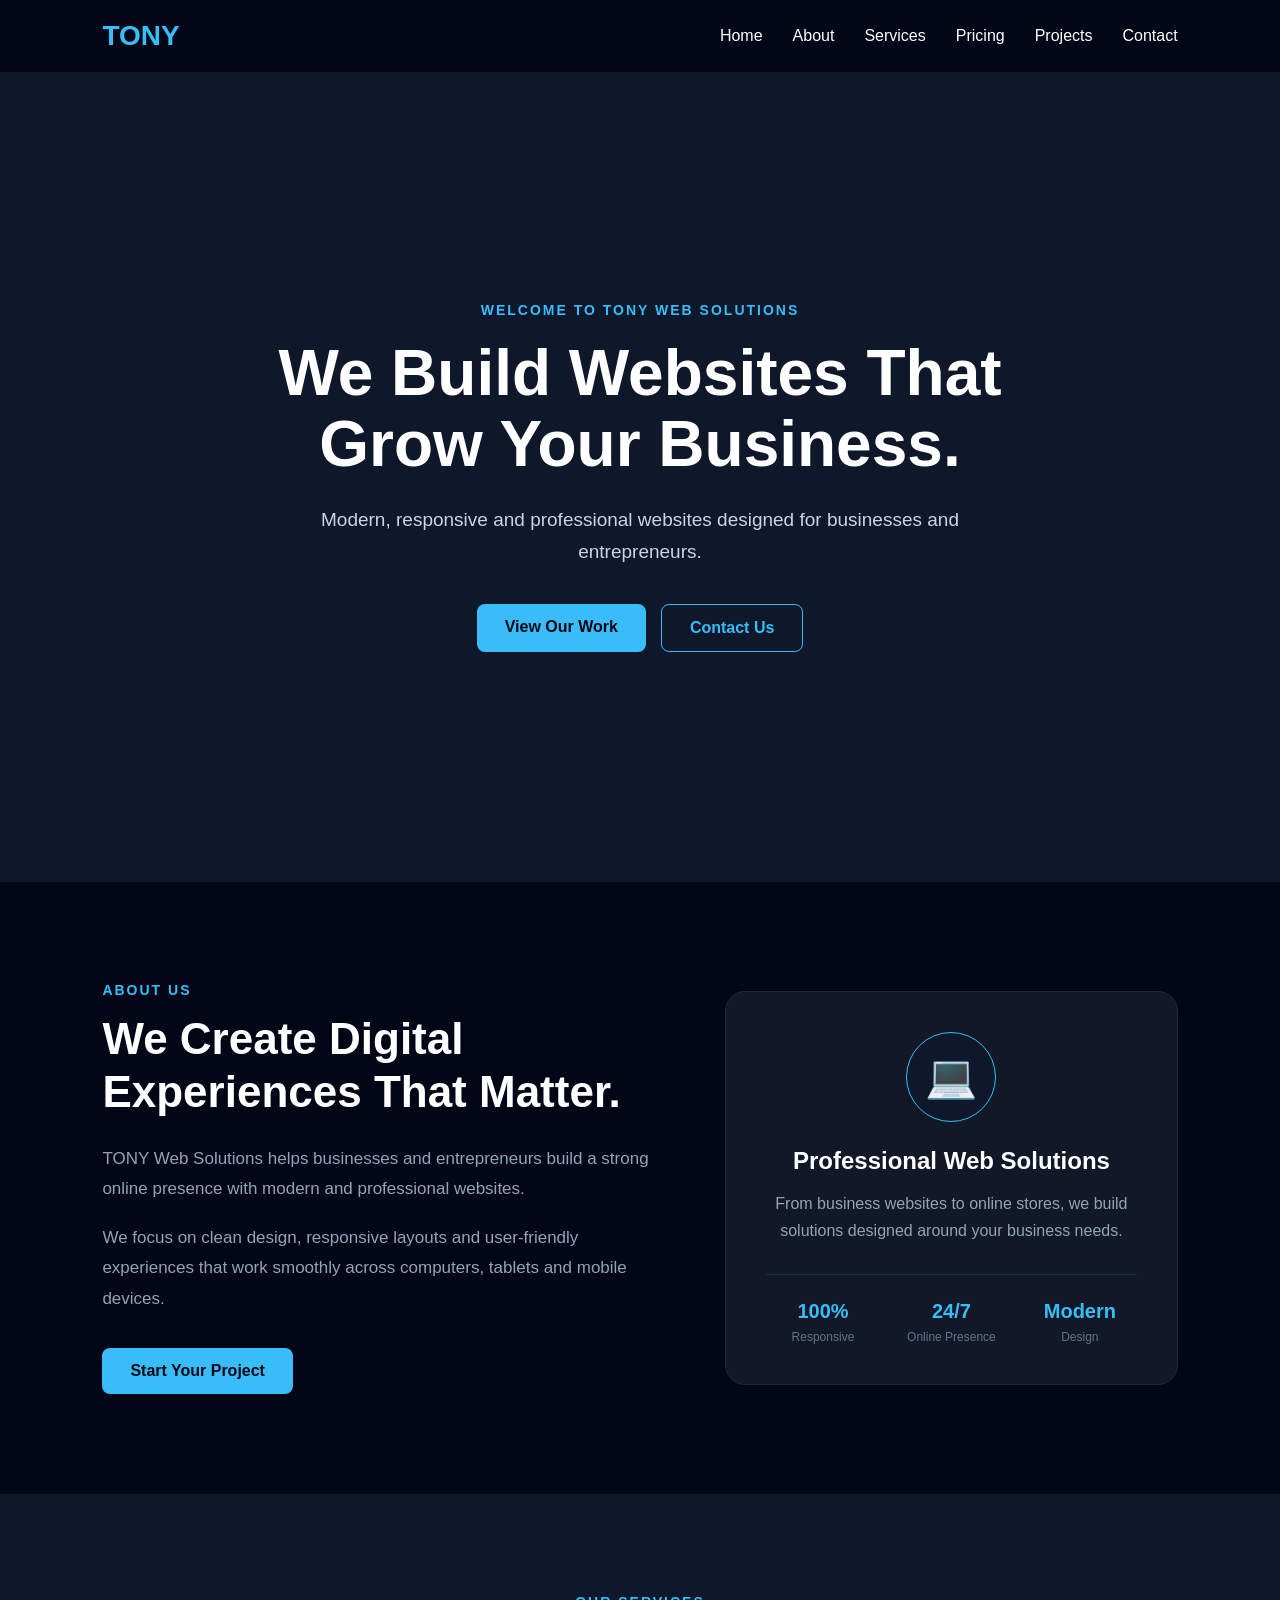
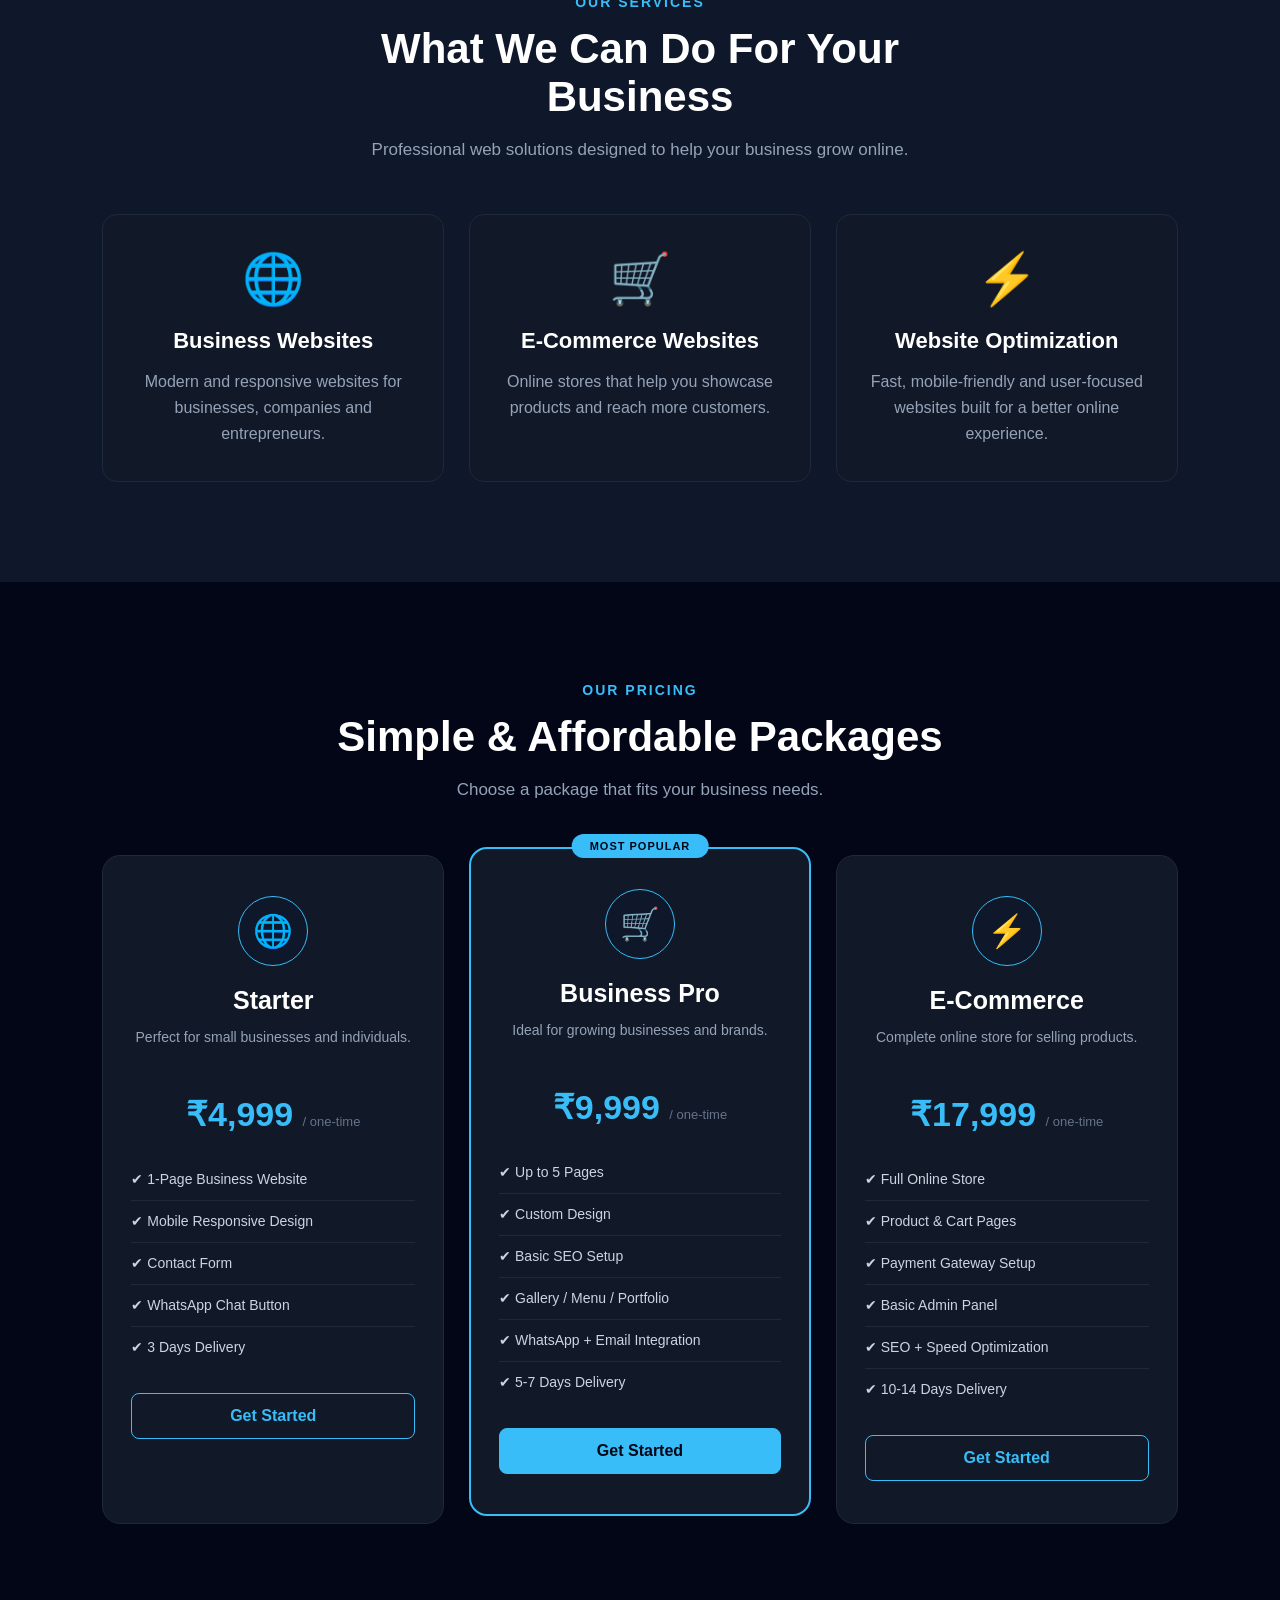
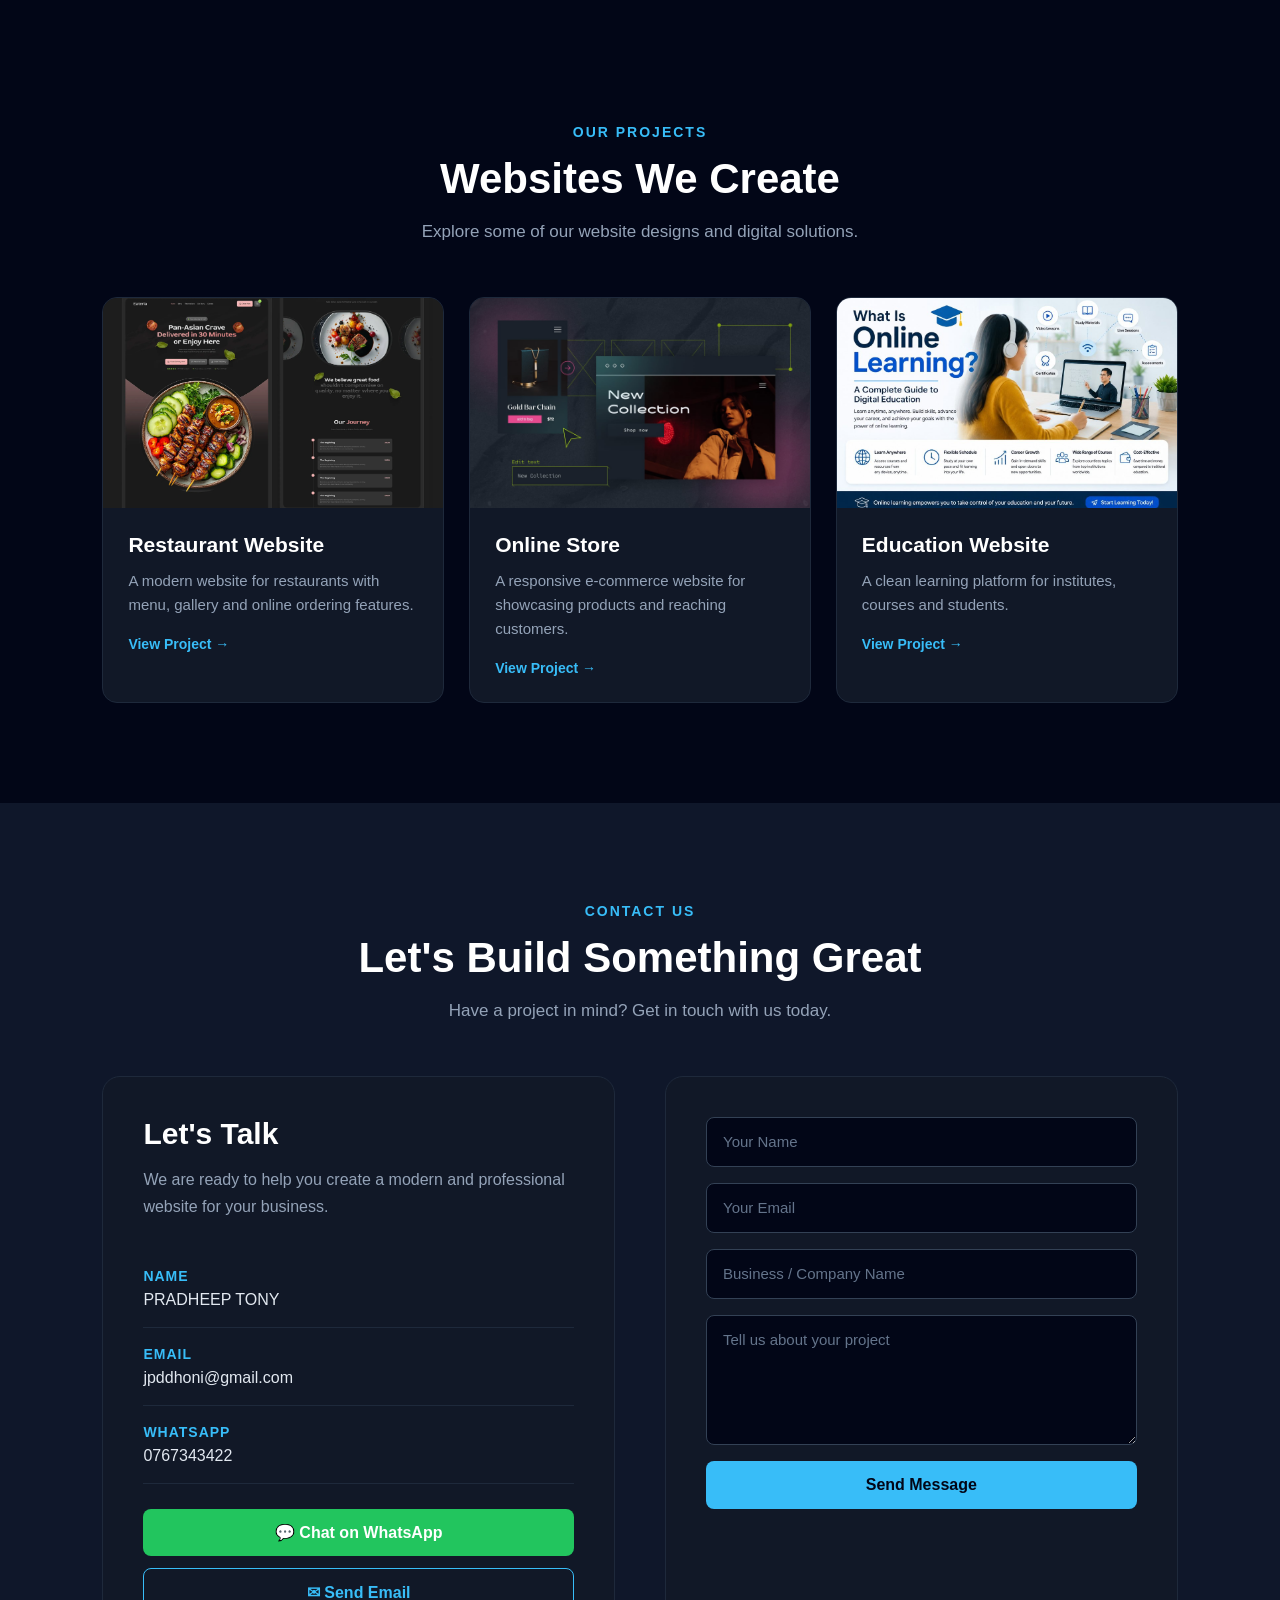
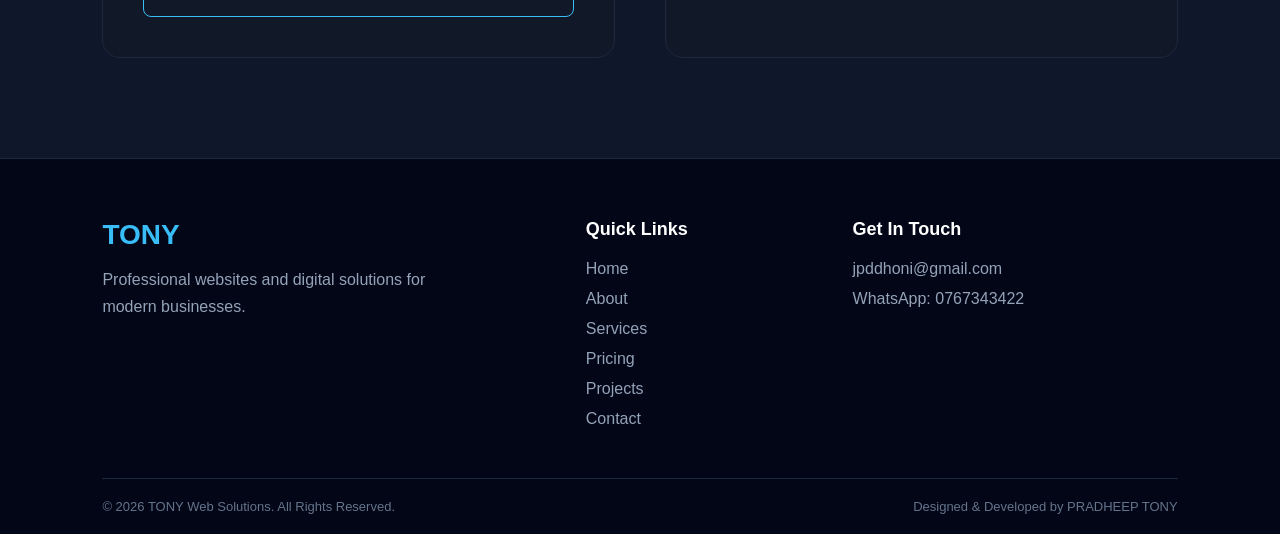
==== commit aff321f4: "Added pricing section and fixed navigation" ====
--- a/index.html
+++ b/index.html
@@ -84,7 +84,13 @@
                     Services
                 </a>
             </li>
-                <a href="#pricing">Pricing</a>
+
+            <li>
+                <a href="#pricing">
+                    Pricing
+                </a>
+            </li>
+
             <li>
                 <a href="#projects">
                     Projects
@@ -346,61 +352,221 @@
     </section>
 
 
-    <!-- PRICING SECTION -->
-<section id="pricing" class="pricing-section">
-  <p class="section-tag">OUR PRICING</p>
-  <h2>Simple & Affordable Packages</h2>
-  <p class="section-sub">Choose a plan that fits your business needs.</p>
-
-  <div class="pricing-grid">
-
-    <!-- Basic Plan -->
-    <div class="pricing-card">
-      <h3>🌐 Starter</h3>
-      <p class="price">RS/= 4,999<span>/one-time</span></p>
-      <ul>
-        <li>✔ 1-Page Business Website</li>
-        <li>✔ Mobile Responsive Design</li>
-        <li>✔ Contact Form</li>
-        <li>✔ WhatsApp Chat Button</li>
-        <li>✔ 3 Days Delivery</li>
-      </ul>
-      <a href="#contact" class="btn-outline">Get Started</a>
-    </div>
-
-    <!-- Popular Plan -->
-    <div class="pricing-card popular">
-      <p class="badge">Most Popular</p>
-      <h3>🛒 Business Pro</h3>
-      <p class="price">RS/=9,999<span>/one-time</span></p>
-      <ul>
-        <li>✔ Up to 5 Pages</li>
-        <li>✔ Custom Design</li>
-        <li>✔ SEO Basic Setup</li>
-        <li>✔ Gallery / Menu / Portfolio</li>
-        <li>✔ WhatsApp + Email Integration</li>
-        <li>✔ 5-7 Days Delivery</li>
-      </ul>
-      <a href="#contact" class="btn-fill">Get Started</a>
-    </div>
-
-    <!-- Premium Plan -->
-    <div class="pricing-card">
-      <h3>⚡ E-Commerce</h3>
-      <p class="price">RS/=17,999<span>/one-time</span></p>
-      <ul>
-        <li>✔ Full Online Store</li>
-        <li>✔ Product & Cart Pages</li>
-        <li>✔ Payment Gateway Setup</li>
-        <li>✔ Admin Panel (Basic)</li>
-        <li>✔ SEO + Speed Optimization</li>
-        <li>✔ 10-14 Days Delivery</li>
-      </ul>
-      <a href="#contact" class="btn-outline">Get Started</a>
-    </div>
-
-  </div>
-</section>
+    <!-- ================================
+         PRICING
+    ================================= -->
+
+    <section
+        id="pricing"
+        class="pricing-section"
+    >
+
+        <div class="section-heading">
+
+            <p class="section-title">
+                OUR PRICING
+            </p>
+
+            <h2>
+                Simple & Affordable Packages
+            </h2>
+
+            <p>
+                Choose a package that fits your business needs.
+            </p>
+
+        </div>
+
+
+        <div class="pricing-container">
+
+
+            <!-- STARTER -->
+
+            <div class="pricing-card">
+
+                <div class="pricing-icon">
+                    🌐
+                </div>
+
+                <h3>
+                    Starter
+                </h3>
+
+                <p class="pricing-description">
+                    Perfect for small businesses and individuals.
+                </p>
+
+                <div class="price">
+                    ₹4,999
+                    <span>
+                        / one-time
+                    </span>
+                </div>
+
+                <ul>
+
+                    <li>
+                        ✔ 1-Page Business Website
+                    </li>
+
+                    <li>
+                        ✔ Mobile Responsive Design
+                    </li>
+
+                    <li>
+                        ✔ Contact Form
+                    </li>
+
+                    <li>
+                        ✔ WhatsApp Chat Button
+                    </li>
+
+                    <li>
+                        ✔ 3 Days Delivery
+                    </li>
+
+                </ul>
+
+                <a
+                    href="#contact"
+                    class="pricing-btn"
+                >
+                    Get Started
+                </a>
+
+            </div>
+
+
+            <!-- BUSINESS PRO -->
+
+            <div class="pricing-card popular">
+
+                <div class="popular-badge">
+                    MOST POPULAR
+                </div>
+
+                <div class="pricing-icon">
+                    🛒
+                </div>
+
+                <h3>
+                    Business Pro
+                </h3>
+
+                <p class="pricing-description">
+                    Ideal for growing businesses and brands.
+                </p>
+
+                <div class="price">
+                    ₹9,999
+                    <span>
+                        / one-time
+                    </span>
+                </div>
+
+                <ul>
+
+                    <li>
+                        ✔ Up to 5 Pages
+                    </li>
+
+                    <li>
+                        ✔ Custom Design
+                    </li>
+
+                    <li>
+                        ✔ Basic SEO Setup
+                    </li>
+
+                    <li>
+                        ✔ Gallery / Menu / Portfolio
+                    </li>
+
+                    <li>
+                        ✔ WhatsApp + Email Integration
+                    </li>
+
+                    <li>
+                        ✔ 5-7 Days Delivery
+                    </li>
+
+                </ul>
+
+                <a
+                    href="#contact"
+                    class="pricing-btn popular-btn"
+                >
+                    Get Started
+                </a>
+
+            </div>
+
+
+            <!-- E-COMMERCE -->
+
+            <div class="pricing-card">
+
+                <div class="pricing-icon">
+                    ⚡
+                </div>
+
+                <h3>
+                    E-Commerce
+                </h3>
+
+                <p class="pricing-description">
+                    Complete online store for selling products.
+                </p>
+
+                <div class="price">
+                    ₹17,999
+                    <span>
+                        / one-time
+                    </span>
+                </div>
+
+                <ul>
+
+                    <li>
+                        ✔ Full Online Store
+                    </li>
+
+                    <li>
+                        ✔ Product & Cart Pages
+                    </li>
+
+                    <li>
+                        ✔ Payment Gateway Setup
+                    </li>
+
+                    <li>
+                        ✔ Basic Admin Panel
+                    </li>
+
+                    <li>
+                        ✔ SEO + Speed Optimization
+                    </li>
+
+                    <li>
+                        ✔ 10-14 Days Delivery
+                    </li>
+
+                </ul>
+
+                <a
+                    href="#contact"
+                    class="pricing-btn"
+                >
+                    Get Started
+                </a>
+
+            </div>
+
+
+        </div>
+
+    </section>
 
 
     <!-- ================================
@@ -735,6 +901,10 @@
                     Services
                 </a>
 
+                <a href="#pricing">
+                    Pricing
+                </a>
+
                 <a href="#projects">
                     Projects
                 </a>
@@ -790,4 +960,4 @@
 
 </body>
 
-</html>
+</html>
--- a/style.css
+++ b/style.css
@@ -419,6 +419,229 @@
 
 
 /* ================================
+   PRICING
+================================ */
+
+.pricing-section {
+    width: 100%;
+
+    padding: 100px 8%;
+
+    background: #020617;
+
+    text-align: center;
+}
+
+.pricing-container {
+    width: 100%;
+    max-width: 1100px;
+
+    margin: 0 auto;
+
+    display: grid;
+
+    grid-template-columns: repeat(3, 1fr);
+
+    gap: 25px;
+
+    align-items: stretch;
+}
+
+.pricing-card {
+    position: relative;
+
+    background: #111827;
+
+    border: 1px solid #1e293b;
+
+    border-radius: 18px;
+
+    padding: 40px 28px;
+
+    text-align: center;
+
+    transition: 0.3s;
+}
+
+.pricing-card:hover {
+    transform: translateY(-8px);
+
+    border-color: #38bdf8;
+}
+
+.pricing-card.popular {
+    border: 2px solid #38bdf8;
+
+    transform: translateY(-8px);
+}
+
+.pricing-card.popular:hover {
+    transform: translateY(-14px);
+}
+
+
+/* PRICING ICON */
+
+.pricing-icon {
+    width: 70px;
+    height: 70px;
+
+    margin: 0 auto 20px;
+
+    display: flex;
+    justify-content: center;
+    align-items: center;
+
+    background: #0f172a;
+
+    border: 1px solid #38bdf8;
+
+    border-radius: 50%;
+
+    font-size: 32px;
+}
+
+
+/* POPULAR BADGE */
+
+.popular-badge {
+    position: absolute;
+
+    top: -15px;
+
+    left: 50%;
+
+    transform: translateX(-50%);
+
+    background: #38bdf8;
+
+    color: #020617;
+
+    padding: 6px 18px;
+
+    border-radius: 20px;
+
+    font-size: 11px;
+
+    font-weight: bold;
+
+    letter-spacing: 1px;
+
+    white-space: nowrap;
+}
+
+
+/* PRICING TITLE */
+
+.pricing-card h3 {
+    font-size: 25px;
+
+    margin-bottom: 12px;
+}
+
+.pricing-description {
+    color: #94a3b8;
+
+    font-size: 14px;
+
+    line-height: 1.5;
+
+    min-height: 42px;
+}
+
+
+/* PRICE */
+
+.price {
+    color: #38bdf8;
+
+    font-size: 34px;
+
+    font-weight: bold;
+
+    margin: 25px 0;
+}
+
+.price span {
+    color: #64748b;
+
+    font-size: 13px;
+
+    font-weight: normal;
+}
+
+
+/* PRICING FEATURES */
+
+.pricing-card ul {
+    list-style: none;
+
+    padding: 0;
+
+    margin: 0 0 25px;
+
+    text-align: left;
+}
+
+.pricing-card ul li {
+    color: #cbd5e1;
+
+    font-size: 14px;
+
+    line-height: 1.5;
+
+    padding: 10px 0;
+
+    border-bottom: 1px solid #1e293b;
+}
+
+.pricing-card ul li:last-child {
+    border-bottom: none;
+}
+
+
+/* PRICING BUTTON */
+
+.pricing-btn {
+    display: inline-block;
+
+    width: 100%;
+
+    padding: 13px 20px;
+
+    border: 1px solid #38bdf8;
+
+    border-radius: 8px;
+
+    color: #38bdf8;
+
+    text-decoration: none;
+
+    font-weight: bold;
+
+    transition: 0.3s;
+}
+
+.pricing-btn:hover {
+    background: #38bdf8;
+
+    color: #020617;
+
+    transform: translateY(-3px);
+}
+
+.popular-btn {
+    background: #38bdf8;
+
+    color: #020617;
+}
+
+.popular-btn:hover {
+    background: #7dd3fc;
+}
+
+
+/* ================================
    PROJECTS
 ================================ */
 
@@ -883,18 +1106,16 @@
 
 @media (max-width: 768px) {
 
+    /* NAVBAR */
+
     nav {
         padding: 18px 5%;
     }
 
-    /* MOBILE MENU BUTTON */
-
     .menu-toggle {
         display: block;
     }
 
-    /* MOBILE NAV MENU */
-
     nav ul {
         display: none;
 
@@ -999,8 +1220,36 @@
         grid-template-columns: 1fr;
     }
 
+
+    /* SECTION HEADINGS */
+
     .section-heading h2 {
         font-size: 34px;
+    }
+
+
+    /* PRICING */
+
+    .pricing-section {
+        padding: 70px 5%;
+    }
+
+    .pricing-container {
+        grid-template-columns: 1fr;
+
+        gap: 35px;
+    }
+
+    .pricing-card {
+        width: 100%;
+    }
+
+    .pricing-card.popular {
+        transform: none;
+    }
+
+    .pricing-card.popular:hover {
+        transform: translateY(-8px);
     }
 
 
@@ -1057,104 +1306,4 @@
         margin-top: 35px;
     }
 
-}    
-
-.pricing-section {
-  padding: 80px 20px;
-  text-align: center;
-  background: #0d0d0d;
-  color: #fff;
-}
-
-.pricing-section h2 {
-  font-size: 2rem;
-  margin-bottom: 10px;
-}
-
-.section-sub {
-  color: #aaa;
-  margin-bottom: 40px;
-}
-
-.pricing-grid {
-  display: flex;
-  flex-wrap: wrap;
-  gap: 25px;
-  justify-content: center;
-}
-
-.pricing-card {
-  background: #1a1a1a;
-  border: 1px solid #333;
-  border-radius: 14px;
-  padding: 35px 25px;
-  width: 280px;
-  position: relative;
-  transition: transform 0.3s ease;
-}
-
-.pricing-card:hover {
-  transform: translateY(-8px);
-}
-
-.pricing-card.popular {
-  border: 2px solid #00c6ff;
-  transform: scale(1.05);
-}
-
-.badge {
-  position: absolute;
-  top: -14px;
-  left: 50%;
-  transform: translateX(-50%);
-  background: #00c6ff;
-  color: #000;
-  padding: 4px 14px;
-  border-radius: 20px;
-  font-size: 0.8rem;
-  font-weight: bold;
-}
-
-.price {
-  font-size: 2rem;
-  font-weight: bold;
-  margin: 15px 0;
-}
-
-.price span {
-  font-size: 0.9rem;
-  color: #aaa;
-  font-weight: normal;
-}
-
-.pricing-card ul {
-  list-style: none;
-  padding: 0;
-  margin: 20px 0;
-  text-align: left;
-}
-
-.pricing-card ul li {
-  margin: 10px 0;
-  color: #ccc;
-  font-size: 0.95rem;
-}
-
-.btn-outline, .btn-fill {
-  display: inline-block;
-  padding: 10px 25px;
-  border-radius: 8px;
-  text-decoration: none;
-  font-weight: 600;
-  margin-top: 10px;
-}
-
-.btn-outline {
-  border: 1px solid #00c6ff;
-  color: #00c6ff;
-}
-
-.btn-fill {
-  background: #00c6ff;
-  color: #000;
-}
+}
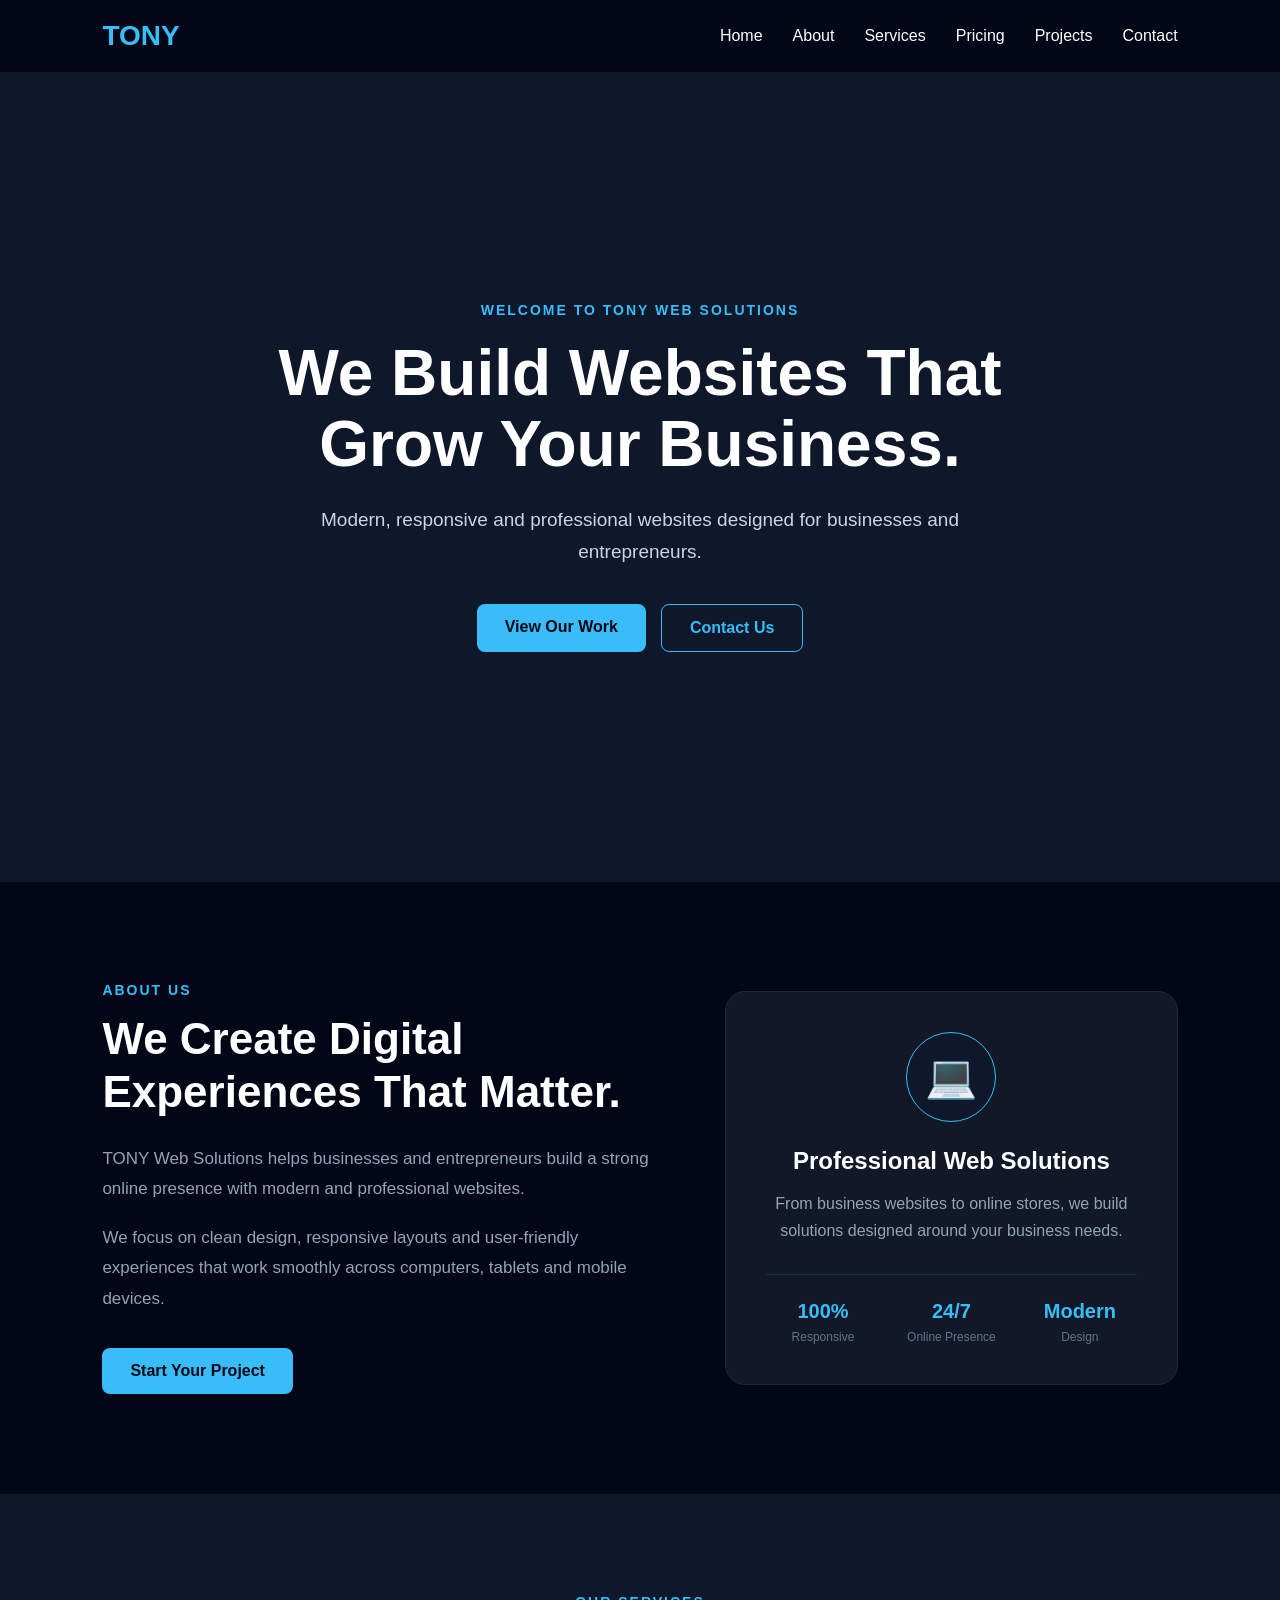
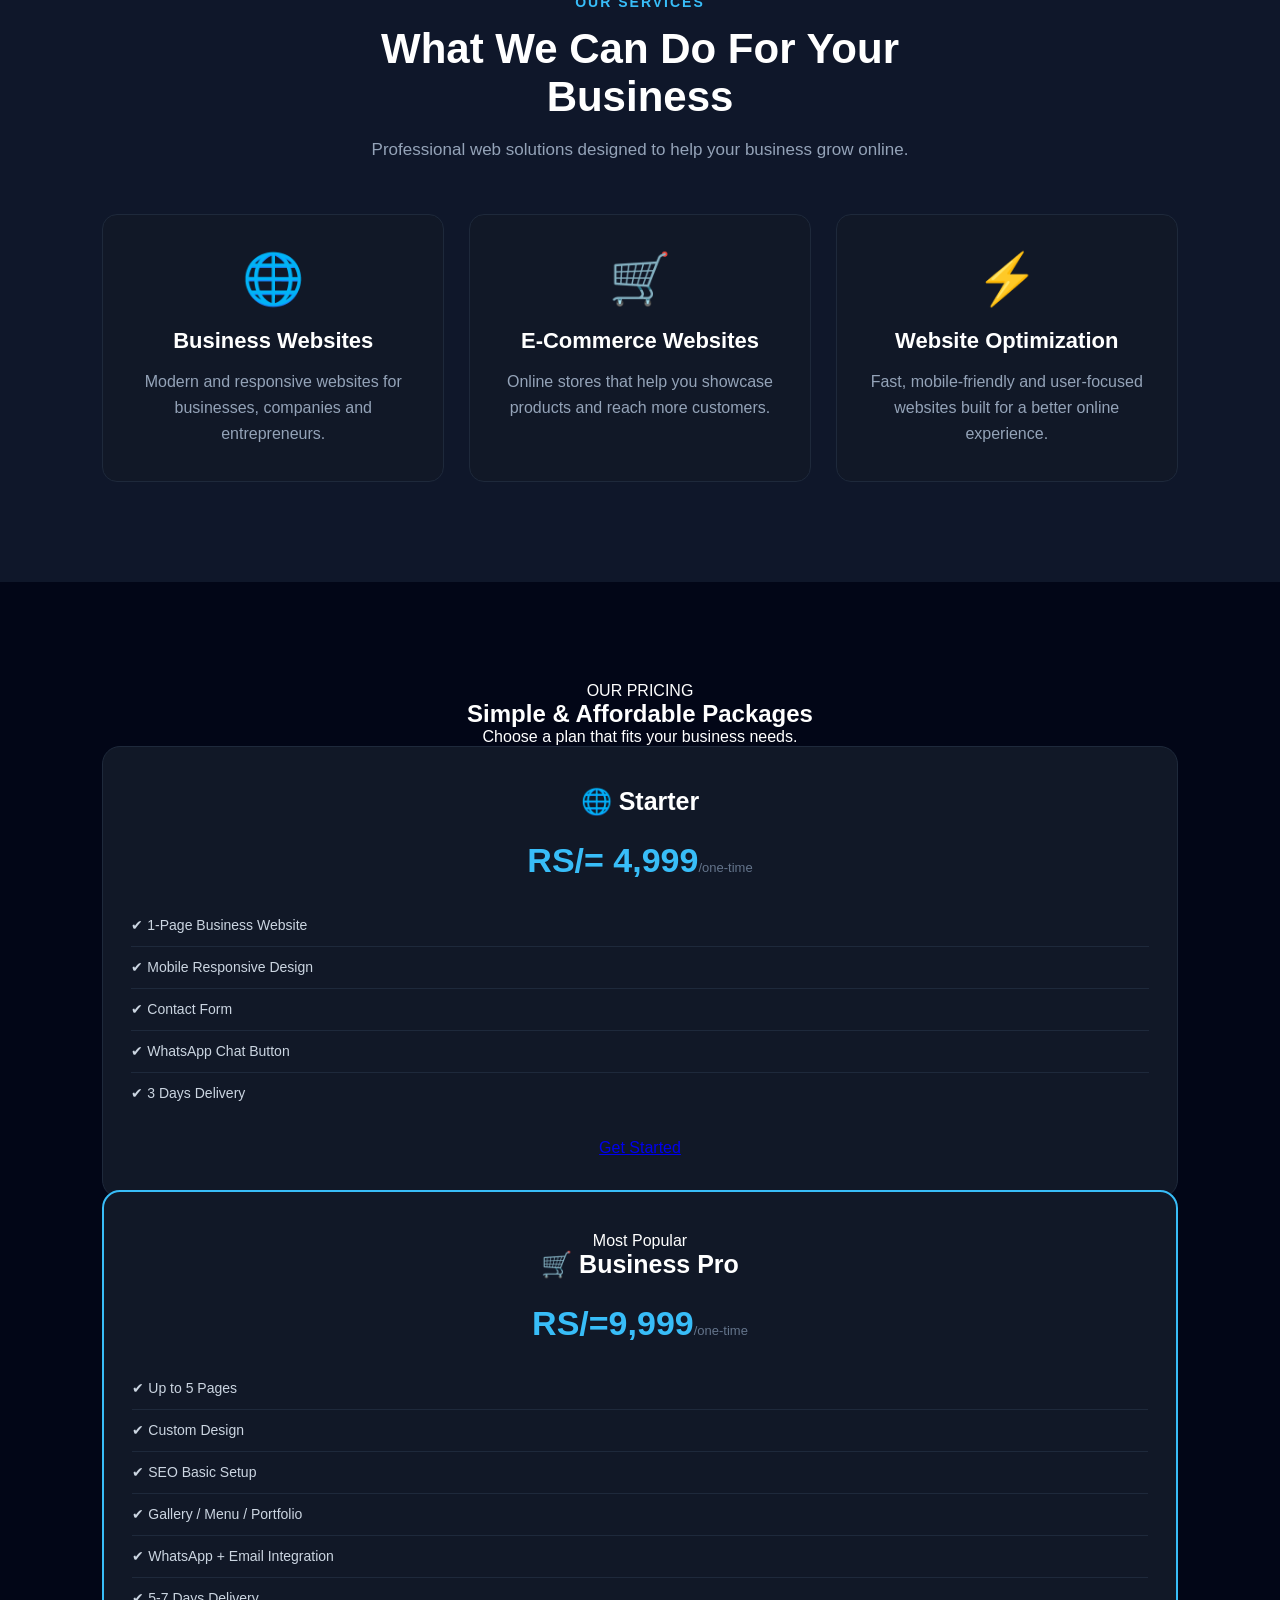
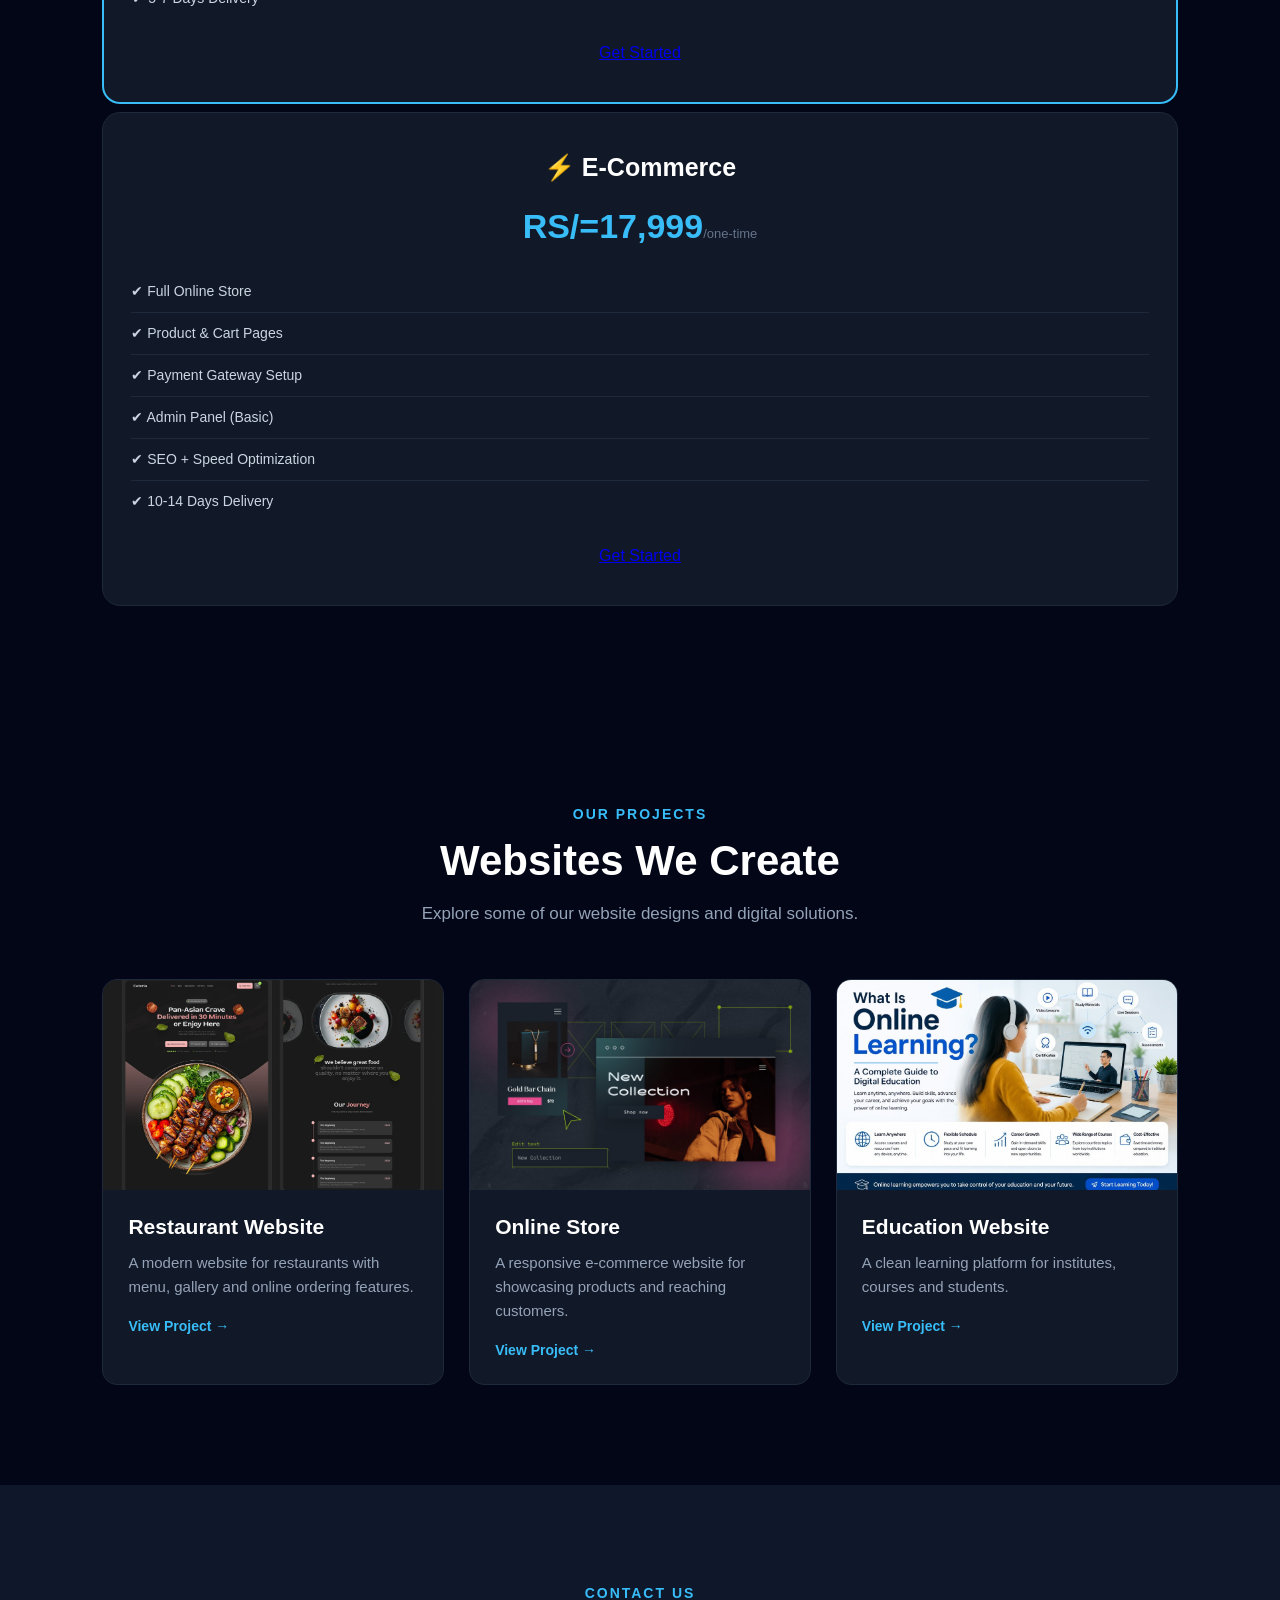
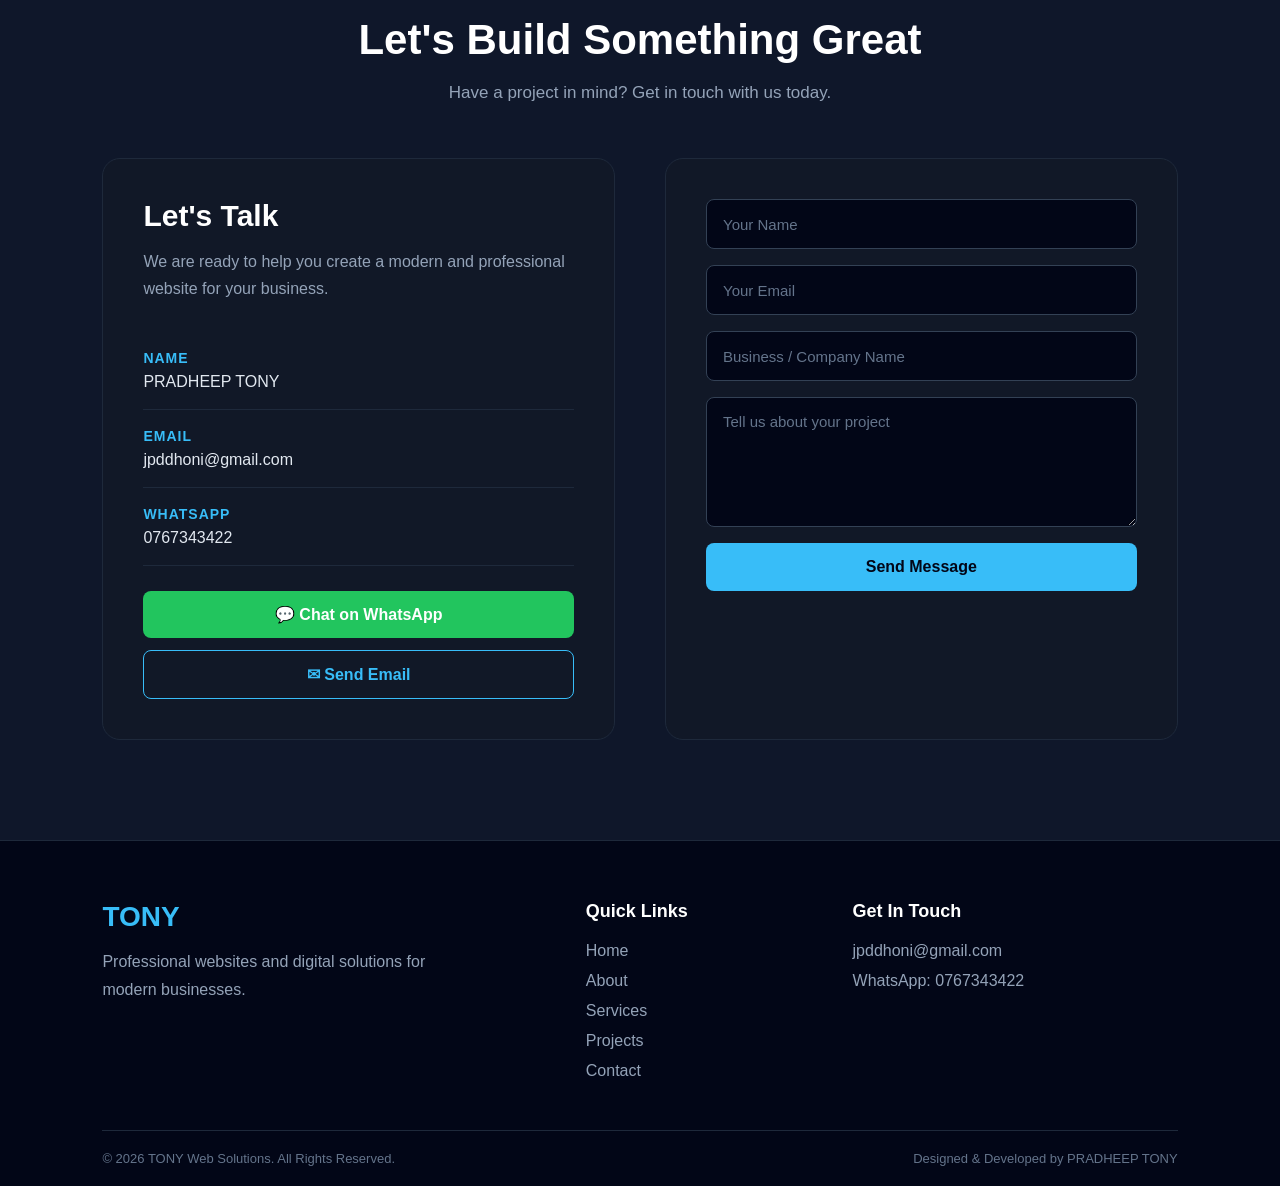
==== commit 99de96bf: "Fix pricing navbar" ====
--- a/index.html
+++ b/index.html
@@ -47,67 +47,50 @@
 
 <body>
 
-
-    <!-- ================================
-         NAVBAR
-    ================================= -->
-
-    <nav>
-
-        <div class="logo">
-            TONY
-        </div>
-
-        <button
-            class="menu-toggle"
-            id="menuToggle"
-        >
-            ☰
-        </button>
-
-        <ul id="navMenu">
-
-            <li>
-                <a href="#home">
-                    Home
-                </a>
-            </li>
-
-            <li>
-                <a href="#about">
-                    About
-                </a>
-            </li>
-
-            <li>
-                <a href="#services">
-                    Services
-                </a>
-            </li>
-
-            <li>
-                <a href="#pricing">
-                    Pricing
-                </a>
-            </li>
-
-            <li>
-                <a href="#projects">
-                    Projects
-                </a>
-            </li>
-
-            <li>
-                <a href="#contact">
-                    Contact
-                </a>
-            </li>
-
-        </ul>
-
-    </nav>
-
-
+<nav>
+
+    <div class="logo">
+        TONY
+    </div>
+
+    <button
+        class="menu-toggle"
+        id="menuToggle"
+        type="button"
+    >
+        ☰
+    </button>
+
+    <ul id="navMenu">
+
+        <li>
+            <a href="#home">Home</a>
+        </li>
+
+        <li>
+            <a href="#about">About</a>
+        </li>
+
+        <li>
+            <a href="#services">Services</a>
+        </li>
+
+        <li>
+            <a href="#pricing">Pricing</a>
+        </li>
+
+        <li>
+            <a href="#projects">Projects</a>
+        </li>
+
+        <li>
+            <a href="#contact">Contact</a>
+        </li>
+
+    </ul>
+
+</nav>
+   
     <!-- ================================
          HOME
     ================================= -->
@@ -352,221 +335,61 @@
     </section>
 
 
-    <!-- ================================
-         PRICING
-    ================================= -->
-
-    <section
-        id="pricing"
-        class="pricing-section"
-    >
-
-        <div class="section-heading">
-
-            <p class="section-title">
-                OUR PRICING
-            </p>
-
-            <h2>
-                Simple & Affordable Packages
-            </h2>
-
-            <p>
-                Choose a package that fits your business needs.
-            </p>
-
-        </div>
-
-
-        <div class="pricing-container">
-
-
-            <!-- STARTER -->
-
-            <div class="pricing-card">
-
-                <div class="pricing-icon">
-                    🌐
-                </div>
-
-                <h3>
-                    Starter
-                </h3>
-
-                <p class="pricing-description">
-                    Perfect for small businesses and individuals.
-                </p>
-
-                <div class="price">
-                    ₹4,999
-                    <span>
-                        / one-time
-                    </span>
-                </div>
-
-                <ul>
-
-                    <li>
-                        ✔ 1-Page Business Website
-                    </li>
-
-                    <li>
-                        ✔ Mobile Responsive Design
-                    </li>
-
-                    <li>
-                        ✔ Contact Form
-                    </li>
-
-                    <li>
-                        ✔ WhatsApp Chat Button
-                    </li>
-
-                    <li>
-                        ✔ 3 Days Delivery
-                    </li>
-
-                </ul>
-
-                <a
-                    href="#contact"
-                    class="pricing-btn"
-                >
-                    Get Started
-                </a>
-
-            </div>
-
-
-            <!-- BUSINESS PRO -->
-
-            <div class="pricing-card popular">
-
-                <div class="popular-badge">
-                    MOST POPULAR
-                </div>
-
-                <div class="pricing-icon">
-                    🛒
-                </div>
-
-                <h3>
-                    Business Pro
-                </h3>
-
-                <p class="pricing-description">
-                    Ideal for growing businesses and brands.
-                </p>
-
-                <div class="price">
-                    ₹9,999
-                    <span>
-                        / one-time
-                    </span>
-                </div>
-
-                <ul>
-
-                    <li>
-                        ✔ Up to 5 Pages
-                    </li>
-
-                    <li>
-                        ✔ Custom Design
-                    </li>
-
-                    <li>
-                        ✔ Basic SEO Setup
-                    </li>
-
-                    <li>
-                        ✔ Gallery / Menu / Portfolio
-                    </li>
-
-                    <li>
-                        ✔ WhatsApp + Email Integration
-                    </li>
-
-                    <li>
-                        ✔ 5-7 Days Delivery
-                    </li>
-
-                </ul>
-
-                <a
-                    href="#contact"
-                    class="pricing-btn popular-btn"
-                >
-                    Get Started
-                </a>
-
-            </div>
-
-
-            <!-- E-COMMERCE -->
-
-            <div class="pricing-card">
-
-                <div class="pricing-icon">
-                    ⚡
-                </div>
-
-                <h3>
-                    E-Commerce
-                </h3>
-
-                <p class="pricing-description">
-                    Complete online store for selling products.
-                </p>
-
-                <div class="price">
-                    ₹17,999
-                    <span>
-                        / one-time
-                    </span>
-                </div>
-
-                <ul>
-
-                    <li>
-                        ✔ Full Online Store
-                    </li>
-
-                    <li>
-                        ✔ Product & Cart Pages
-                    </li>
-
-                    <li>
-                        ✔ Payment Gateway Setup
-                    </li>
-
-                    <li>
-                        ✔ Basic Admin Panel
-                    </li>
-
-                    <li>
-                        ✔ SEO + Speed Optimization
-                    </li>
-
-                    <li>
-                        ✔ 10-14 Days Delivery
-                    </li>
-
-                </ul>
-
-                <a
-                    href="#contact"
-                    class="pricing-btn"
-                >
-                    Get Started
-                </a>
-
-            </div>
-
-
-        </div>
-
-    </section>
+    <!-- PRICING SECTION -->
+<section id="pricing" class="pricing-section">
+  <p class="section-tag">OUR PRICING</p>
+  <h2>Simple & Affordable Packages</h2>
+  <p class="section-sub">Choose a plan that fits your business needs.</p>
+
+  <div class="pricing-grid">
+
+    <!-- Basic Plan -->
+    <div class="pricing-card">
+      <h3>🌐 Starter</h3>
+      <p class="price">RS/= 4,999<span>/one-time</span></p>
+      <ul>
+        <li>✔ 1-Page Business Website</li>
+        <li>✔ Mobile Responsive Design</li>
+        <li>✔ Contact Form</li>
+        <li>✔ WhatsApp Chat Button</li>
+        <li>✔ 3 Days Delivery</li>
+      </ul>
+      <a href="#contact" class="btn-outline">Get Started</a>
+    </div>
+
+    <!-- Popular Plan -->
+    <div class="pricing-card popular">
+      <p class="badge">Most Popular</p>
+      <h3>🛒 Business Pro</h3>
+      <p class="price">RS/=9,999<span>/one-time</span></p>
+      <ul>
+        <li>✔ Up to 5 Pages</li>
+        <li>✔ Custom Design</li>
+        <li>✔ SEO Basic Setup</li>
+        <li>✔ Gallery / Menu / Portfolio</li>
+        <li>✔ WhatsApp + Email Integration</li>
+        <li>✔ 5-7 Days Delivery</li>
+      </ul>
+      <a href="#contact" class="btn-fill">Get Started</a>
+    </div>
+
+    <!-- Premium Plan -->
+    <div class="pricing-card">
+      <h3>⚡ E-Commerce</h3>
+      <p class="price">RS/=17,999<span>/one-time</span></p>
+      <ul>
+        <li>✔ Full Online Store</li>
+        <li>✔ Product & Cart Pages</li>
+        <li>✔ Payment Gateway Setup</li>
+        <li>✔ Admin Panel (Basic)</li>
+        <li>✔ SEO + Speed Optimization</li>
+        <li>✔ 10-14 Days Delivery</li>
+      </ul>
+      <a href="#contact" class="btn-outline">Get Started</a>
+    </div>
+
+  </div>
+</section>
 
 
     <!-- ================================
@@ -901,10 +724,6 @@
                     Services
                 </a>
 
-                <a href="#pricing">
-                    Pricing
-                </a>
-
                 <a href="#projects">
                     Projects
                 </a>
@@ -960,4 +779,4 @@
 
 </body>
 
-</html>+</html>
--- a/style.css
+++ b/style.css
@@ -1306,4 +1306,18 @@
         margin-top: 35px;
     }
 
+}  
+
+/* ================================
+   NAVBAR PRICING LINK FIX
+================================ */
+
+nav ul li a[href="#pricing"] {
+    color: white;
+    text-decoration: none;
+}
+
+nav ul li a[href="#pricing"]:hover {
+    color: #38bdf8;
+    text-decoration: none;
 }
